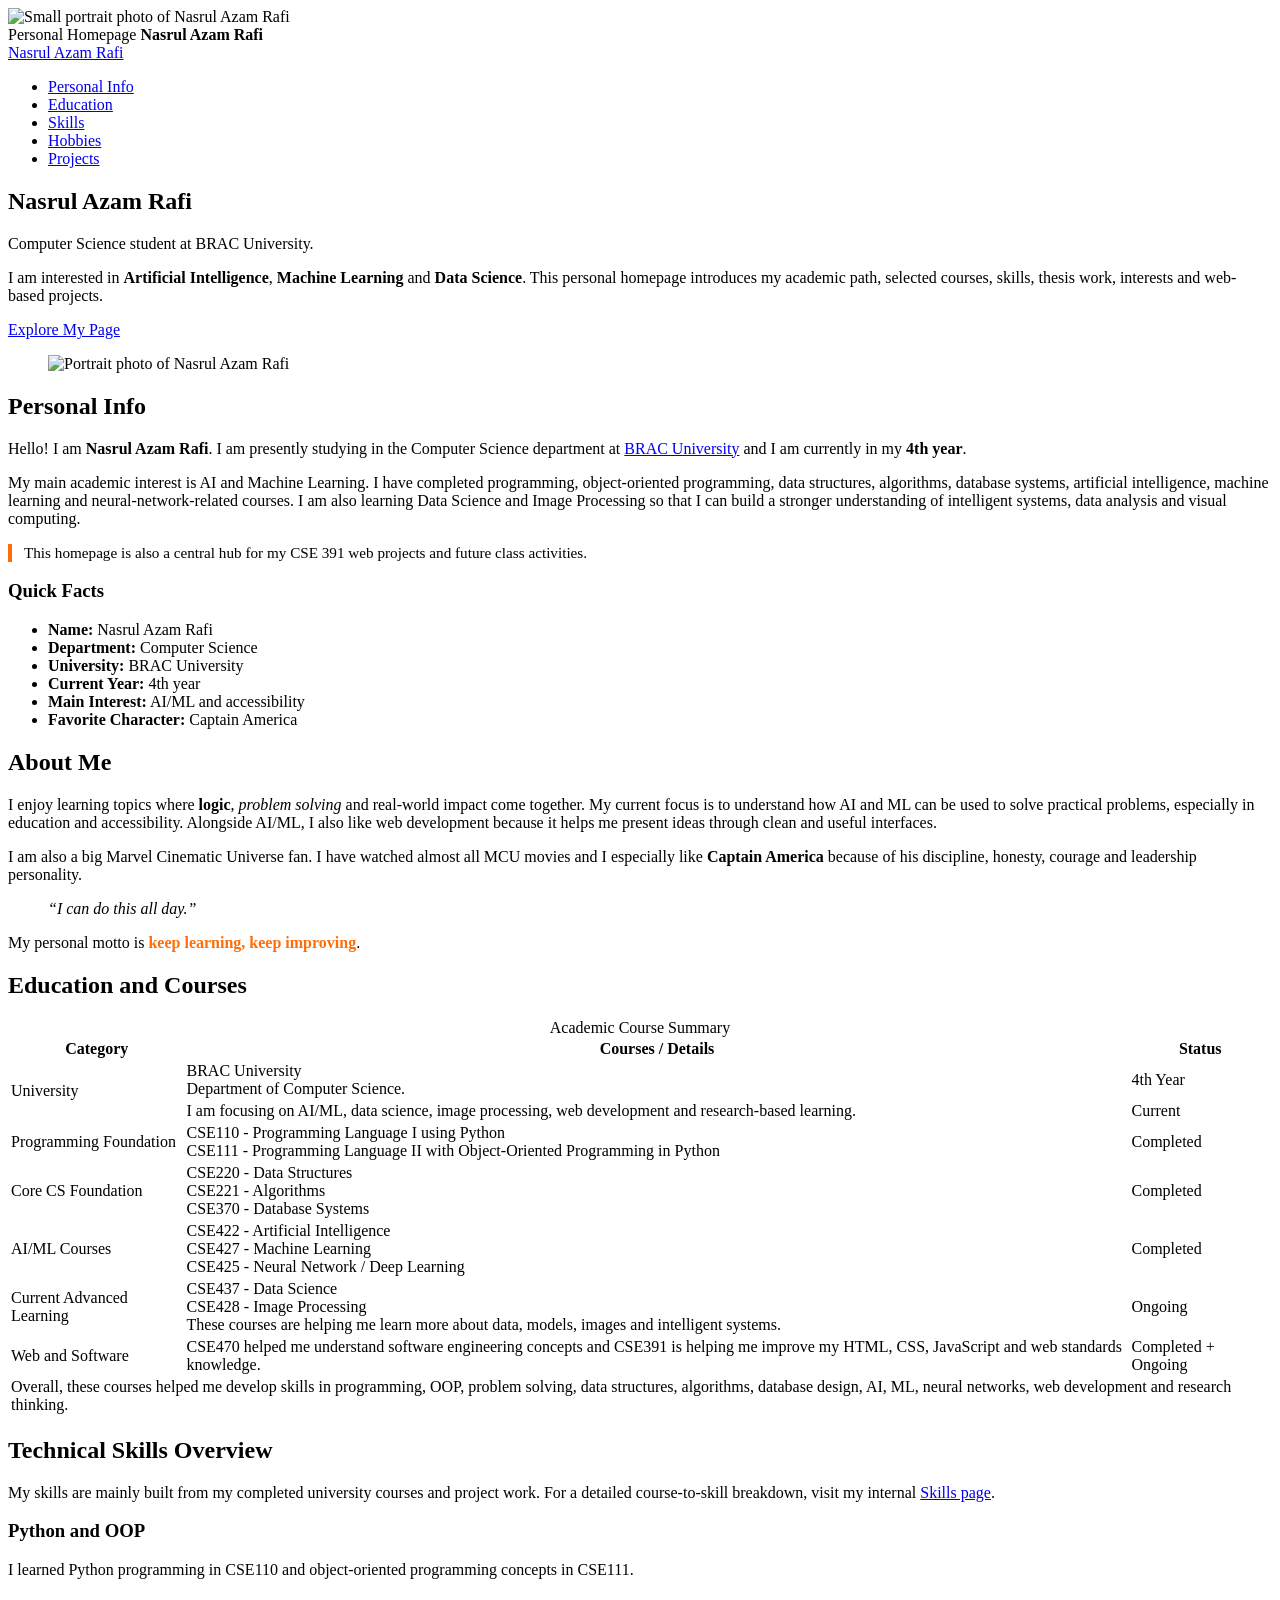
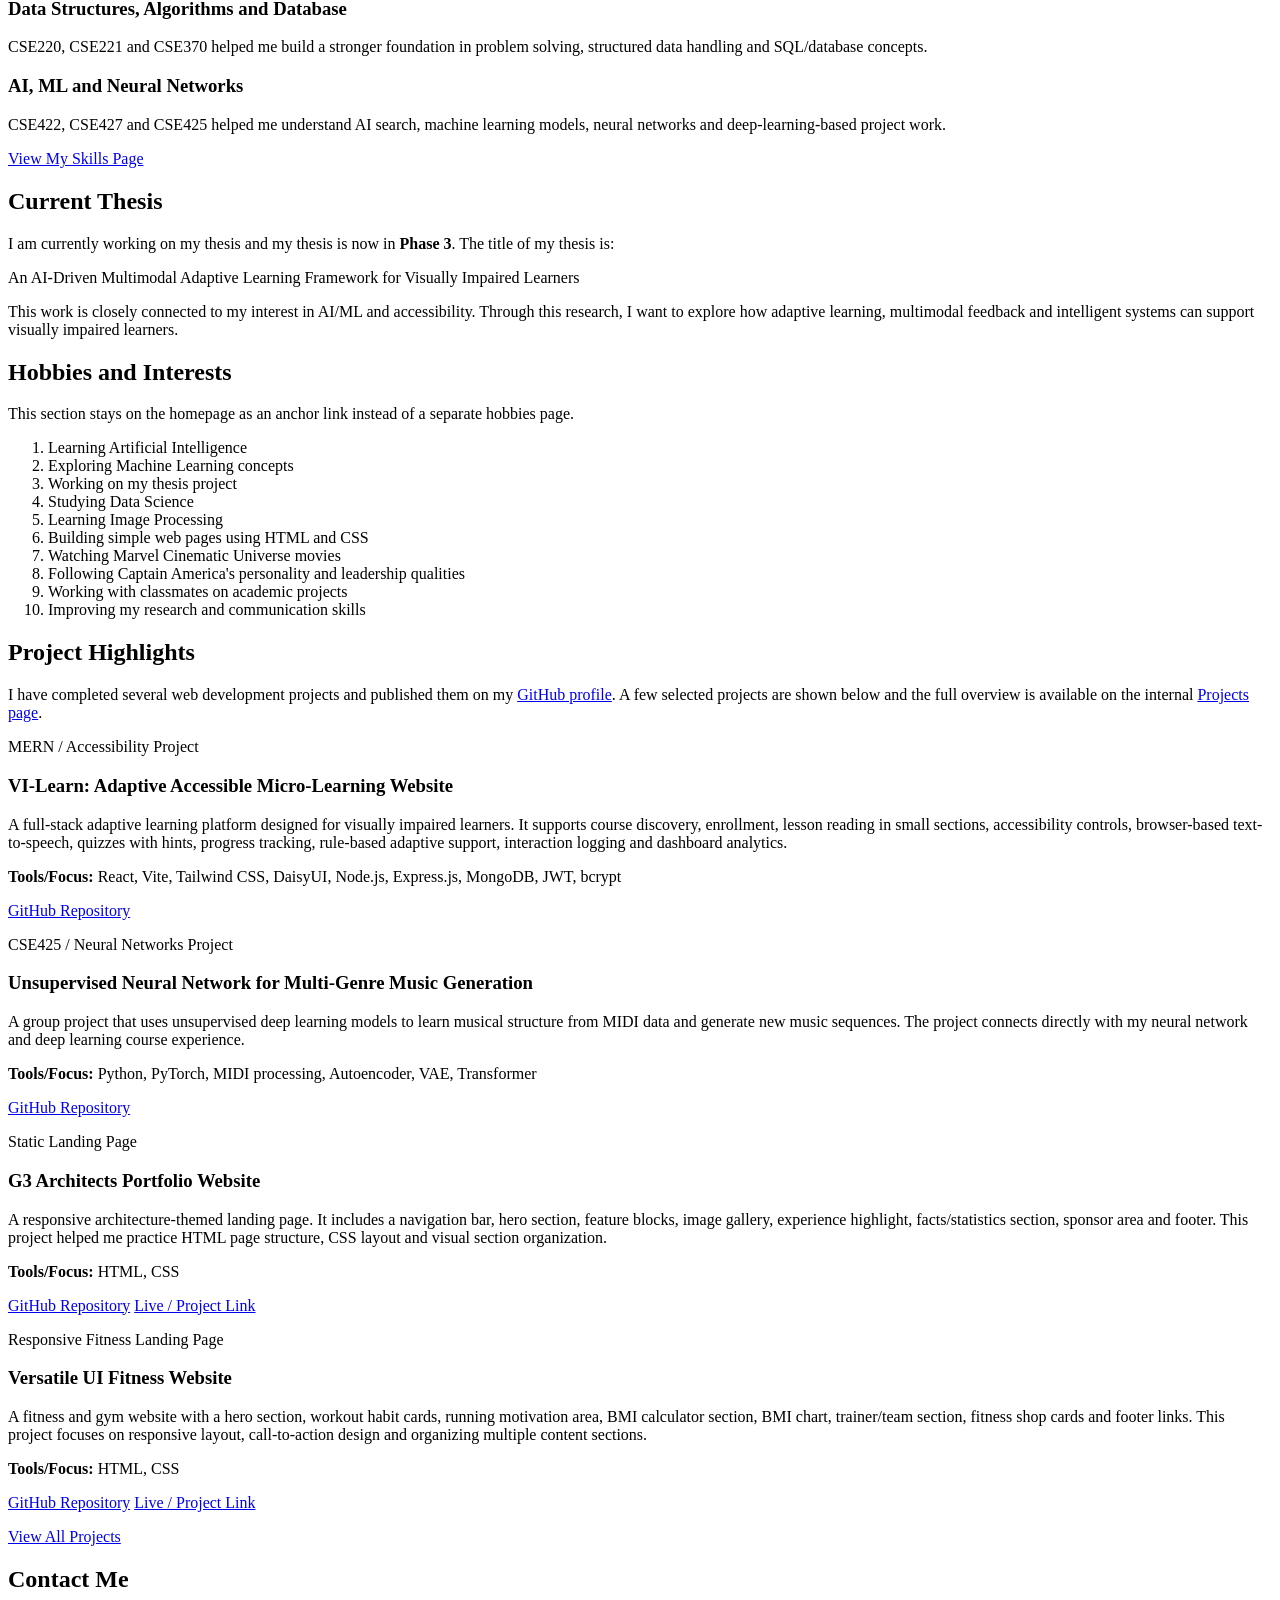
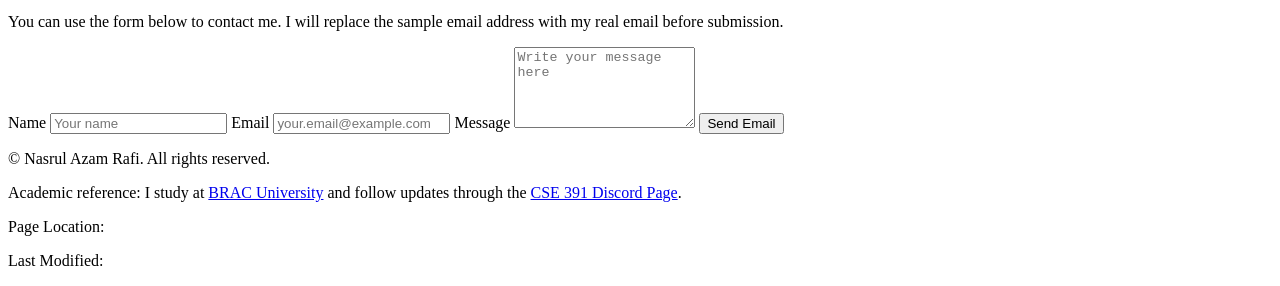
==== index.html @ b8bf9ba9 "added index file where all the basic codes are included" ====
<!DOCTYPE html>
<html lang="en">
<head>
    <meta charset="UTF-8">
    <meta name="viewport" content="width=device-width, initial-scale=1.0">
    <meta name="description" content="Personal homepage of Nasrul Azam Rafi for CSE 391 Assignment 1">
    <meta name="author" content="Nasrul Azam Rafi">
    <title>Nasrul Azam Rafi | Personal Homepage</title>
    <link rel="stylesheet" href="style.css">

    <!-- Internal CSS: used sparingly for one small page-specific element -->
    <style>
        .assignment-note {
            border-left: 4px solid #FD6E0A;
            padding-left: 12px;
            font-size: 0.95rem;
        }
    </style>
</head>
<body>
    <header id="top" class="site-header">
        <div class="top-identity">
            <img src="images/my-photo.png" alt="Small portrait photo of Nasrul Azam Rafi">
            <div>
                <span class="identity-label">Personal Homepage</span>
                <strong>Nasrul Azam Rafi</strong>
            </div>
        </div>

        <nav class="navbar" aria-label="Main navigation">
            <a href="#top" class="logo">Nasrul Azam Rafi</a>
            <ul class="nav-links">
                <li><a href="#personal-info">Personal Info</a></li>
                <li><a href="#education">Education</a></li>
                <li><a href="skills.html">Skills</a></li>
                <li><a href="#hobbies">Hobbies</a></li>
                <li><a href="projects.html">Projects</a></li>
            </ul>
        </nav>

        <section class="hero">
            <div class="hero-text">
                <h1>Nasrul Azam Rafi</h1>
                <p class="tagline"> Computer Science student at BRAC University.</p>
                <p class="intro-highlight">
                    I am interested in <strong>Artificial Intelligence</strong>, <strong>Machine Learning</strong>
                    and <strong>Data Science</strong>. This personal homepage introduces my academic path,
                    selected courses, skills, thesis work, interests and web-based projects.
                </p>
                <a class="primary-button" href="#personal-info">Explore My Page</a>
            </div>

            <figure class="profile-card">
                <img src="images/my-photo.png" alt="Portrait photo of Nasrul Azam Rafi" class="profile-photo">
            </figure>
        </section>
    </header>

    <main>
        <section id="personal-info" class="content-section two-column">
            <div>
                <h2>Personal Info</h2>
                <p>
                    Hello! I am <strong>Nasrul Azam Rafi</strong>. I am presently studying in the
                    Computer Science department at
                    <a href="https://www.bracu.ac.bd/" target="_blank" rel="noopener">BRAC University</a>
                    and I am currently in my <strong>4th year</strong>.
                </p>
                <p>
                    My main academic interest is <span class="colored-text">AI and Machine Learning</span>.
                    I have completed programming, object-oriented programming, data structures, algorithms, database systems,
                    artificial intelligence, machine learning and neural-network-related courses. I am also learning
                    Data Science and Image Processing so that I can build a stronger understanding of intelligent systems,
                    data analysis and visual computing.
                </p>
                <p class="assignment-note">
                    This homepage is also a central hub for my CSE 391 web projects and future class activities.
                </p>
            </div>

            <aside class="quick-facts">
                <h3>Quick Facts</h3>
                <ul>
                    <li><strong>Name:</strong> Nasrul Azam Rafi</li>
                    <li><strong>Department:</strong> Computer Science</li>
                    <li><strong>University:</strong> BRAC University</li>
                    <li><strong>Current Year:</strong> 4th year</li>
                    <li><strong>Main Interest:</strong> AI/ML and accessibility</li>
                    <li><strong>Favorite Character:</strong> Captain America</li>
                </ul>
            </aside>
        </section>

        <section id="about-me" class="content-section">
            <h2>About Me</h2>
            <p>
                I enjoy learning topics where <strong>logic</strong>, <em>problem solving</em> and real-world impact come together.
                My current focus is to understand how AI and ML can be used to solve practical problems, especially in
                education and accessibility. Alongside AI/ML, I also like web development because it helps me present ideas
                through clean and useful interfaces.
            </p>
            <p>
                I am also a big <span class="colored-text">Marvel Cinematic Universe</span> fan. I have watched almost all
                MCU movies and I especially like <strong>Captain America</strong> because of his discipline, honesty, courage
                and leadership personality.
            </p>
            <blockquote>
                <em>“I can do this all day.”</em>
            </blockquote>
            <p>
                My personal motto is
                <span style="font-weight: bold; color: #FD6E0A;">keep learning, keep improving</span>.
               
            </p>
        </section>

        <section id="education" class="content-section">
            <h2>Education and Courses</h2>
            <div class="table-wrapper">
                <table>
                    <caption>Academic Course Summary</caption>
                    <thead>
                        <tr>
                            <th>Category</th>
                            <th>Courses / Details</th>
                            <th>Status</th>
                        </tr>
                    </thead>
                    <tbody>
                        <tr>
                            <td rowspan="2">University</td>
                            <td>
                                BRAC University<br>
                                Department of Computer Science.
                            </td>
                            <td>4th Year</td>
                        </tr>
                        <tr>
                            <td>
                                I am focusing on AI/ML, data science, image processing, web development and research-based learning.
                            </td>
                            <td>Current</td>
                        </tr>
                        <tr>
                            <td>Programming Foundation</td>
                            <td>
                                CSE110 - Programming Language I using Python<br>
                                CSE111 - Programming Language II with Object-Oriented Programming in Python
                            </td>
                            <td>Completed</td>
                        </tr>
                        <tr>
                            <td>Core CS Foundation</td>
                            <td>
                                CSE220 - Data Structures<br>
                                CSE221 - Algorithms<br>
                                CSE370 - Database Systems
                            </td>
                            <td>Completed</td>
                        </tr>
                        <tr>
                            <td>AI/ML Courses</td>
                            <td>
                                CSE422 - Artificial Intelligence<br>
                                CSE427 - Machine Learning<br>
                                CSE425 - Neural Network / Deep Learning
                            </td>
                            <td>Completed</td>
                        </tr>
                        <tr>
                            <td>Current Advanced Learning</td>
                            <td>
                                CSE437 - Data Science<br>
                                CSE428 - Image Processing<br>
                                These courses are helping me learn more about data, models, images and intelligent systems.
                            </td>
                            <td>Ongoing</td>
                        </tr>
                        <tr>
                            <td>Web and Software</td>
                            <td>
                                CSE470 helped me understand software engineering concepts and CSE391 is helping me improve
                                my HTML, CSS, JavaScript and web standards knowledge.
                            </td>
                            <td>Completed + Ongoing</td>
                        </tr>
                        <tr>
                            <td colspan="3">
                                Overall, these courses helped me develop skills in programming, OOP, problem solving,
                                data structures, algorithms, database design, AI, ML, neural networks, web development and research thinking.
                            </td>
                        </tr>
                    </tbody>
                </table>
            </div>
        </section>

        <section id="skills-overview" class="content-section">
            <h2>Technical Skills Overview</h2>
            <p>
                My skills are mainly built from my completed university courses and project work.
                For a detailed course-to-skill breakdown, visit my internal <a href="skills.html">Skills page</a>.
            </p>
            <div class="card-grid">
                <article class="skill-card">
                    <h3>Python and OOP</h3>
                    <p>I learned Python programming in CSE110 and object-oriented programming concepts in CSE111.</p>
                </article>
                <article class="skill-card">
                    <h3>Data Structures, Algorithms and Database</h3>
                    <p>CSE220, CSE221 and CSE370 helped me build a stronger foundation in problem solving, structured data handling and SQL/database concepts.</p>
                </article>
                <article class="skill-card">
                    <h3>AI, ML and Neural Networks</h3>
                    <p>CSE422, CSE427 and CSE425 helped me understand AI search, machine learning models, neural networks and deep-learning-based project work.</p>
                </article>
            </div>
            <p class="section-action"><a class="primary-button" href="skills.html">View My Skills Page</a></p>
        </section>

        <section id="thesis" class="content-section">
            <h2>Current Thesis</h2>
            <p>
                I am currently working on my thesis and my thesis is now in <strong>Phase 3</strong>. The title of my thesis is:
            </p>
            <p class="thesis-title">
                An AI-Driven Multimodal Adaptive Learning Framework for Visually Impaired Learners
            </p>
            <p>
                This work is closely connected to my interest in AI/ML and accessibility. Through this research, I want to
                explore how adaptive learning, multimodal feedback and intelligent systems can support visually impaired learners.
            </p>
        </section>

        <section id="hobbies" class="content-section">
            <h2>Hobbies and Interests</h2>
            <p>This section stays on the homepage as an anchor link instead of a separate hobbies page.</p>
            <ol class="favorite-list">
                <li>Learning Artificial Intelligence</li>
                <li>Exploring Machine Learning concepts</li>
                <li>Working on my thesis project</li>
                <li>Studying Data Science</li>
                <li>Learning Image Processing</li>
                <li>Building simple web pages using HTML and CSS</li>
                <li>Watching Marvel Cinematic Universe movies</li>
                <li>Following Captain America's personality and leadership qualities</li>
                <li>Working with classmates on academic projects</li>
                <li>Improving my research and communication skills</li>
            </ol>
        </section>

        <section id="github-projects" class="content-section">
            <h2>Project Highlights</h2>
            <p>
                I have completed several web development projects and published them on my
                <a href="https://github.com/Nasrul-Rafi/" target="_blank" rel="noopener">GitHub profile</a>.
                A few selected projects are shown below and the full overview is available on the internal
                <a href="projects.html">Projects page</a>.
            </p>
            <div class="project-grid compact-projects">
                <article class="project-card">
                    <p class="project-type">MERN / Accessibility Project</p>
                    <h3>VI-Learn: Adaptive Accessible Micro-Learning Website</h3>
                    <p>A full-stack adaptive learning platform designed for visually impaired learners. It supports course discovery, enrollment, lesson reading in small sections, accessibility controls, browser-based text-to-speech, quizzes with hints, progress tracking, rule-based adaptive support, interaction logging and dashboard analytics.</p>
                    <p class="project-tools"><strong>Tools/Focus:</strong> React, Vite, Tailwind CSS, DaisyUI, Node.js, Express.js, MongoDB, JWT, bcrypt</p>
                    <div class="project-links">
                        <a href="https://github.com/Nasrul-Rafi/VI_Learners_Web" target="_blank" rel="noopener">GitHub Repository</a>
                    </div>
                </article>
                <article class="project-card">
                    <p class="project-type">CSE425 / Neural Networks Project</p>
                    <h3>Unsupervised Neural Network for Multi-Genre Music Generation</h3>
                    <p>A group project that uses unsupervised deep learning models to learn musical structure from MIDI data and generate new music sequences. The project connects directly with my neural network and deep learning course experience.</p>
                    <p class="project-tools"><strong>Tools/Focus:</strong> Python, PyTorch, MIDI processing, Autoencoder, VAE, Transformer</p>
                    <div class="project-links">
                        <a href="https://github.com/Tarif205/Unsupervised-Neural-Network-for-Multi-Genre-Music-Generation" target="_blank" rel="noopener">GitHub Repository</a>
                    </div>
                </article>
                <article class="project-card">
                    <p class="project-type">Static Landing Page</p>
                    <h3>G3 Architects Portfolio Website</h3>
                    <p>A responsive architecture-themed landing page. It includes a navigation bar, hero section, feature blocks, image gallery, experience highlight, facts/statistics section, sponsor area and footer. This project helped me practice HTML page structure, CSS layout and visual section organization.</p>
                    <p class="project-tools"><strong>Tools/Focus:</strong> HTML, CSS</p>
                    <div class="project-links">
                        <a href="https://github.com/Nasrul-Rafi/g3-architech-portfolio-website" target="_blank" rel="noopener">GitHub Repository</a>
                        <a href="https://nasrul-rafi.github.io/g3-architech-portfolio-website/" target="_blank" rel="noopener">Live / Project Link</a>
                    </div>
                </article>
                <article class="project-card">
                    <p class="project-type">Responsive Fitness Landing Page</p>
                    <h3>Versatile UI Fitness Website</h3>
                    <p>A fitness and gym website with a hero section, workout habit cards, running motivation area, BMI calculator section, BMI chart, trainer/team section, fitness shop cards and footer links. This project focuses on responsive layout, call-to-action design and organizing multiple content sections.</p>
                    <p class="project-tools"><strong>Tools/Focus:</strong> HTML, CSS</p>
                    <div class="project-links">
                        <a href="https://github.com/Nasrul-Rafi/Versatile-ui-A2" target="_blank" rel="noopener">GitHub Repository</a>
                        <a href="https://nasrul-rafi.github.io/Versatile-ui-A2/" target="_blank" rel="noopener">Live / Project Link</a>
                    </div>
                </article>
            </div>
            <p><a class="primary-button" href="projects.html">View All Projects</a></p>
        </section>


        <section id="contact" class="content-section">
            <h2>Contact Me</h2>
            <p>You can use the form below to contact me. I will replace the sample email address with my real email before submission.</p>
            <form class="contact-form" action="mailto:replace-with-your-email@example.com" method="post" enctype="text/plain">
                <label for="name">Name</label>
                <input type="text" id="name" name="name" placeholder="Your name" required>

                <label for="email">Email</label>
                <input type="email" id="email" name="email" placeholder="your.email@example.com" required>

                <label for="message">Message</label>
                <textarea id="message" name="message" rows="5" placeholder="Write your message here" required></textarea>

                <button type="submit" class="primary-button">Send Email</button>
            </form>
        </section>
    </main>

    <footer class="site-footer">
        <p>&copy; <span id="year"></span> Nasrul Azam Rafi. All rights reserved.</p>
        <p class="footer-academic-links">
            Academic reference: I study at
            <a href="https://www.bracu.ac.bd/" target="_blank" rel="noopener">BRAC University</a>
            and follow updates through the
            <a href="https://discord.gg/replace-with-cse391-discord" target="_blank" rel="noopener">CSE 391 Discord Page</a>.
        </p>
        <p id="pageLocation">Page Location: </p>
        <p id="lastModified">Last Modified: </p>
    </footer>

    <script src="script.js"></script>
</body>
</html>
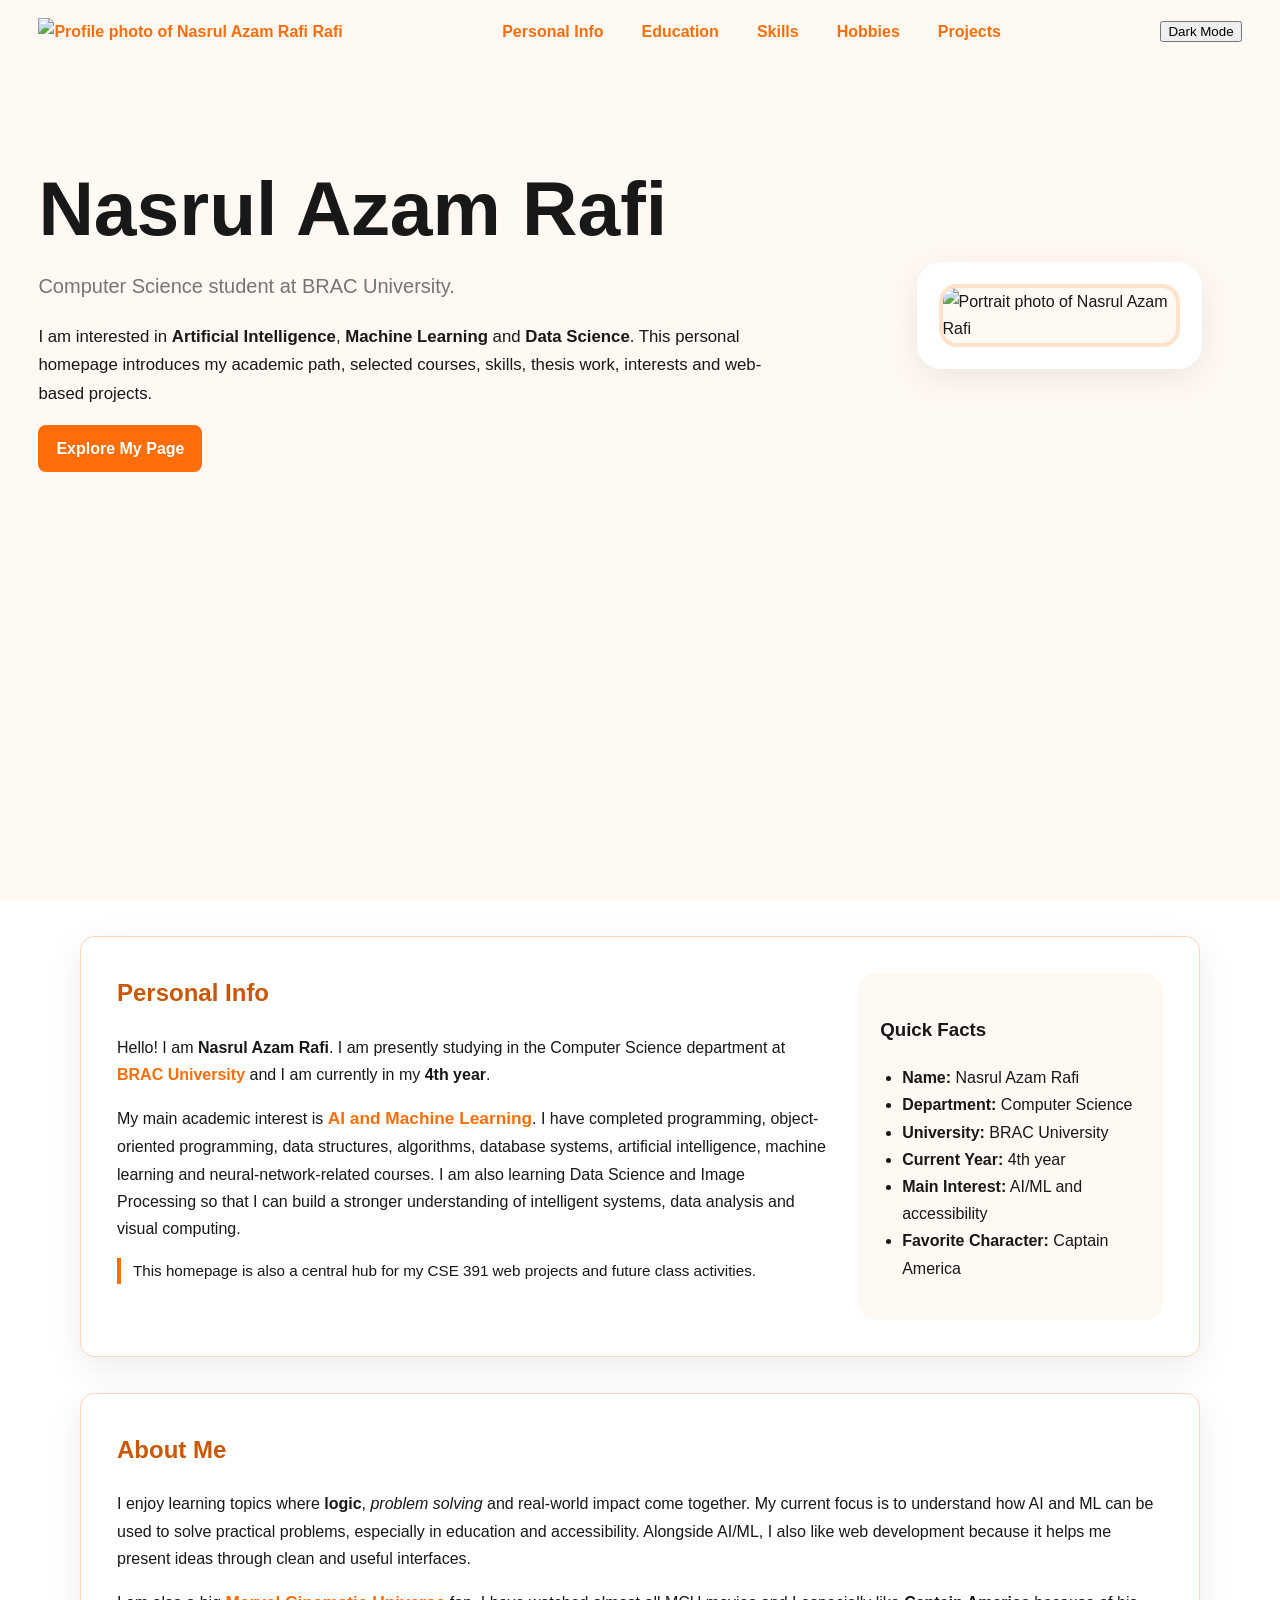
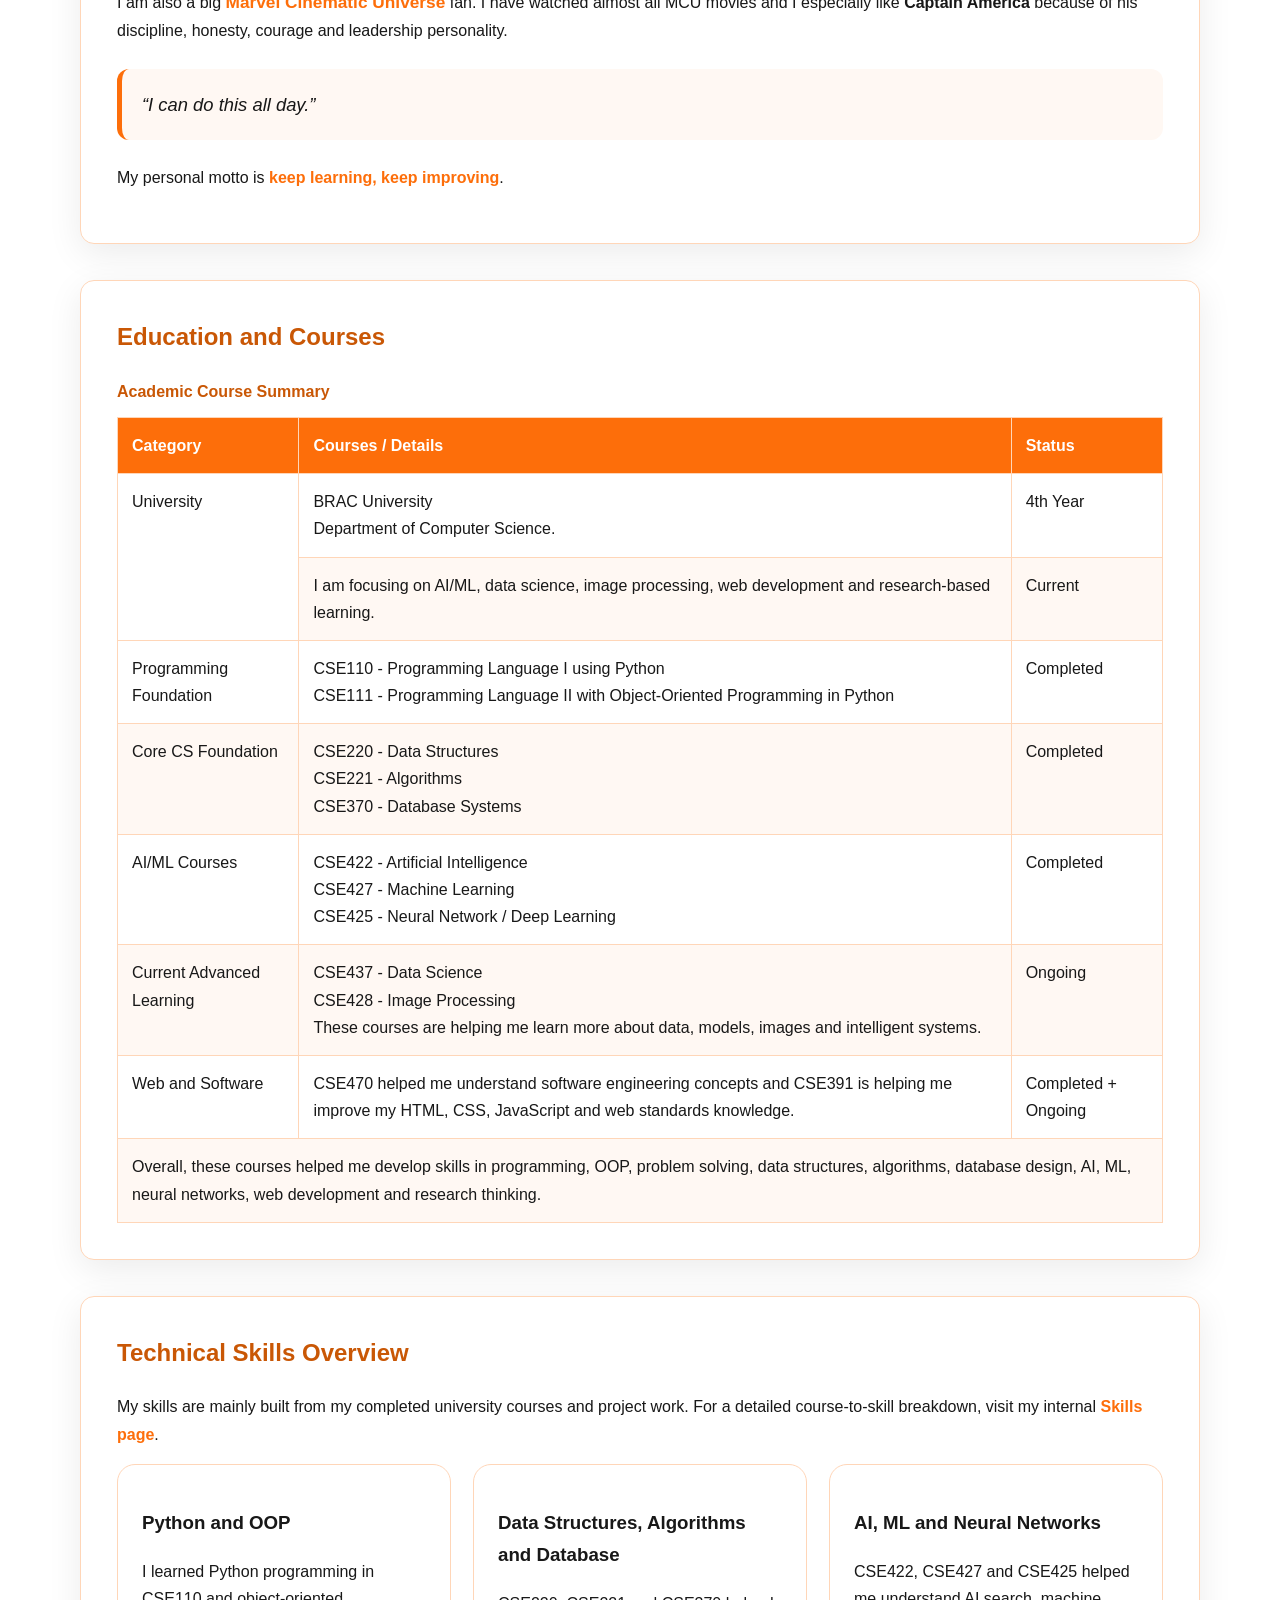
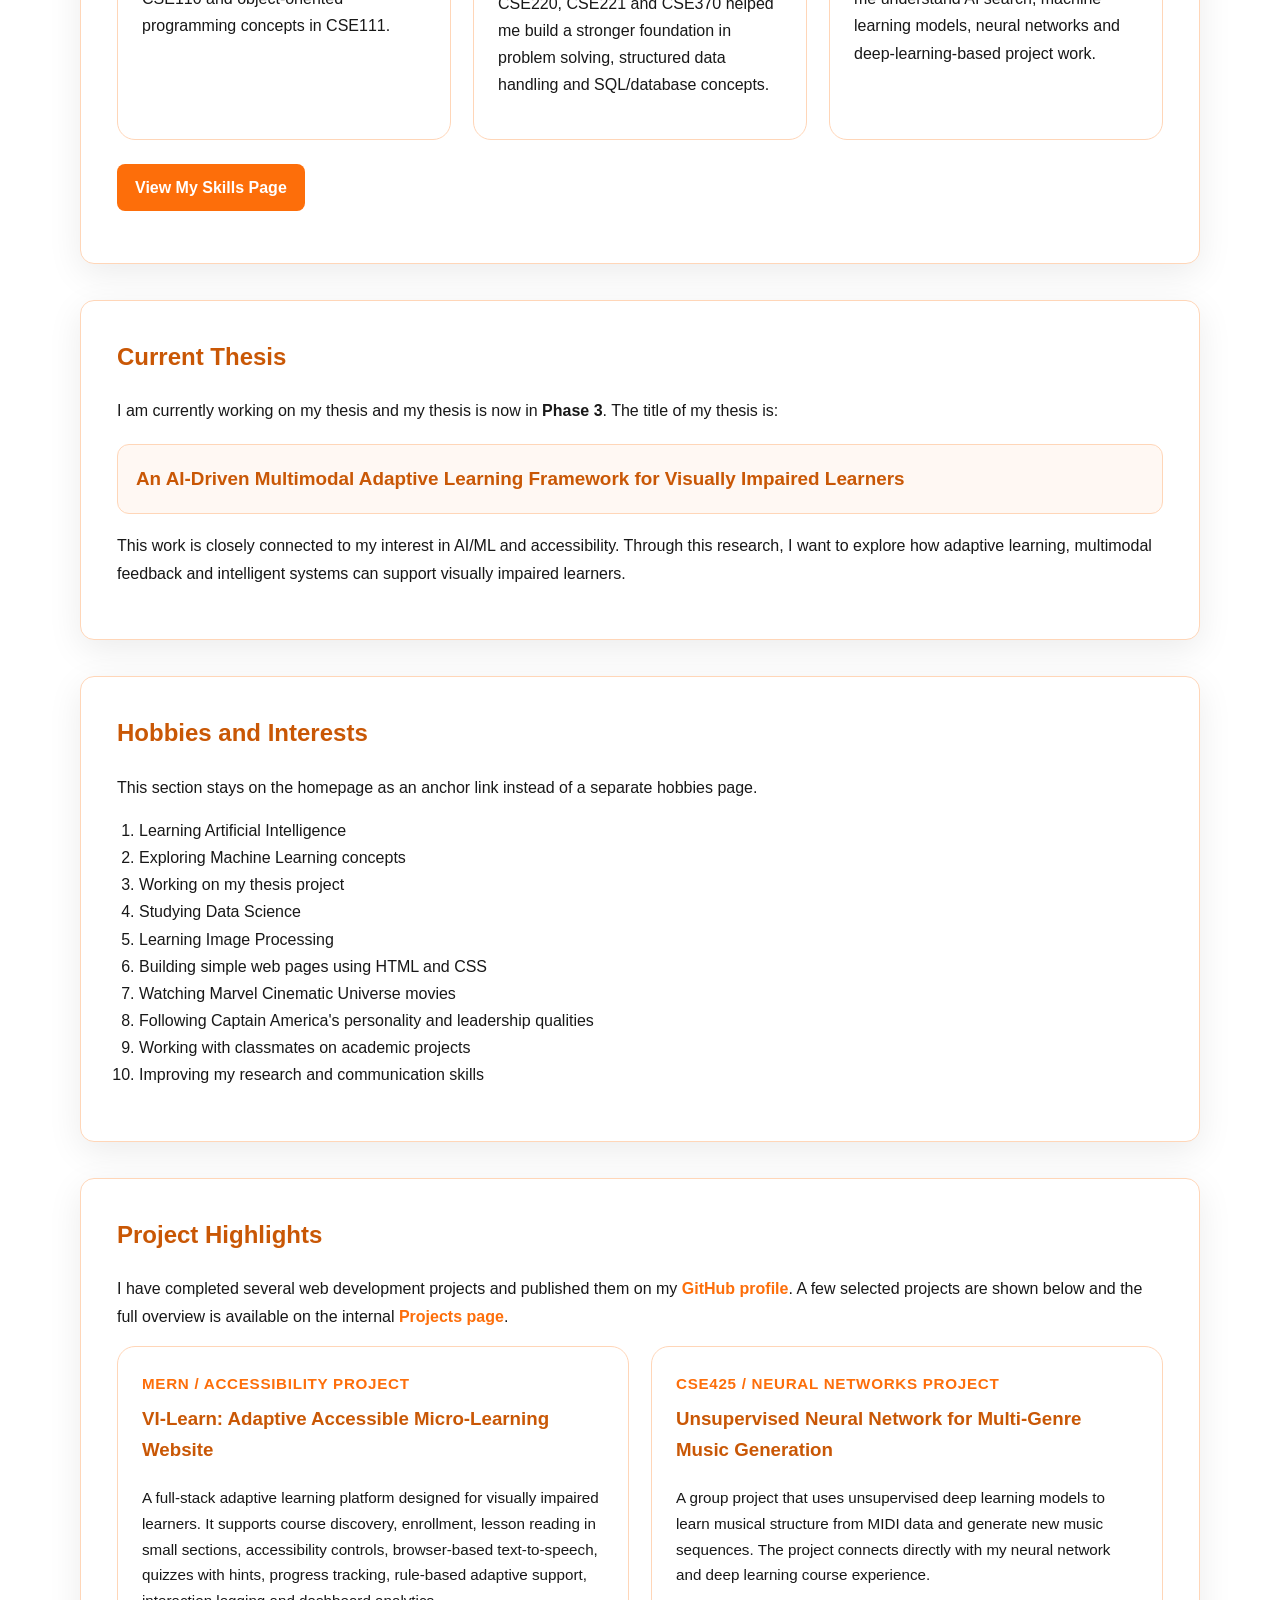
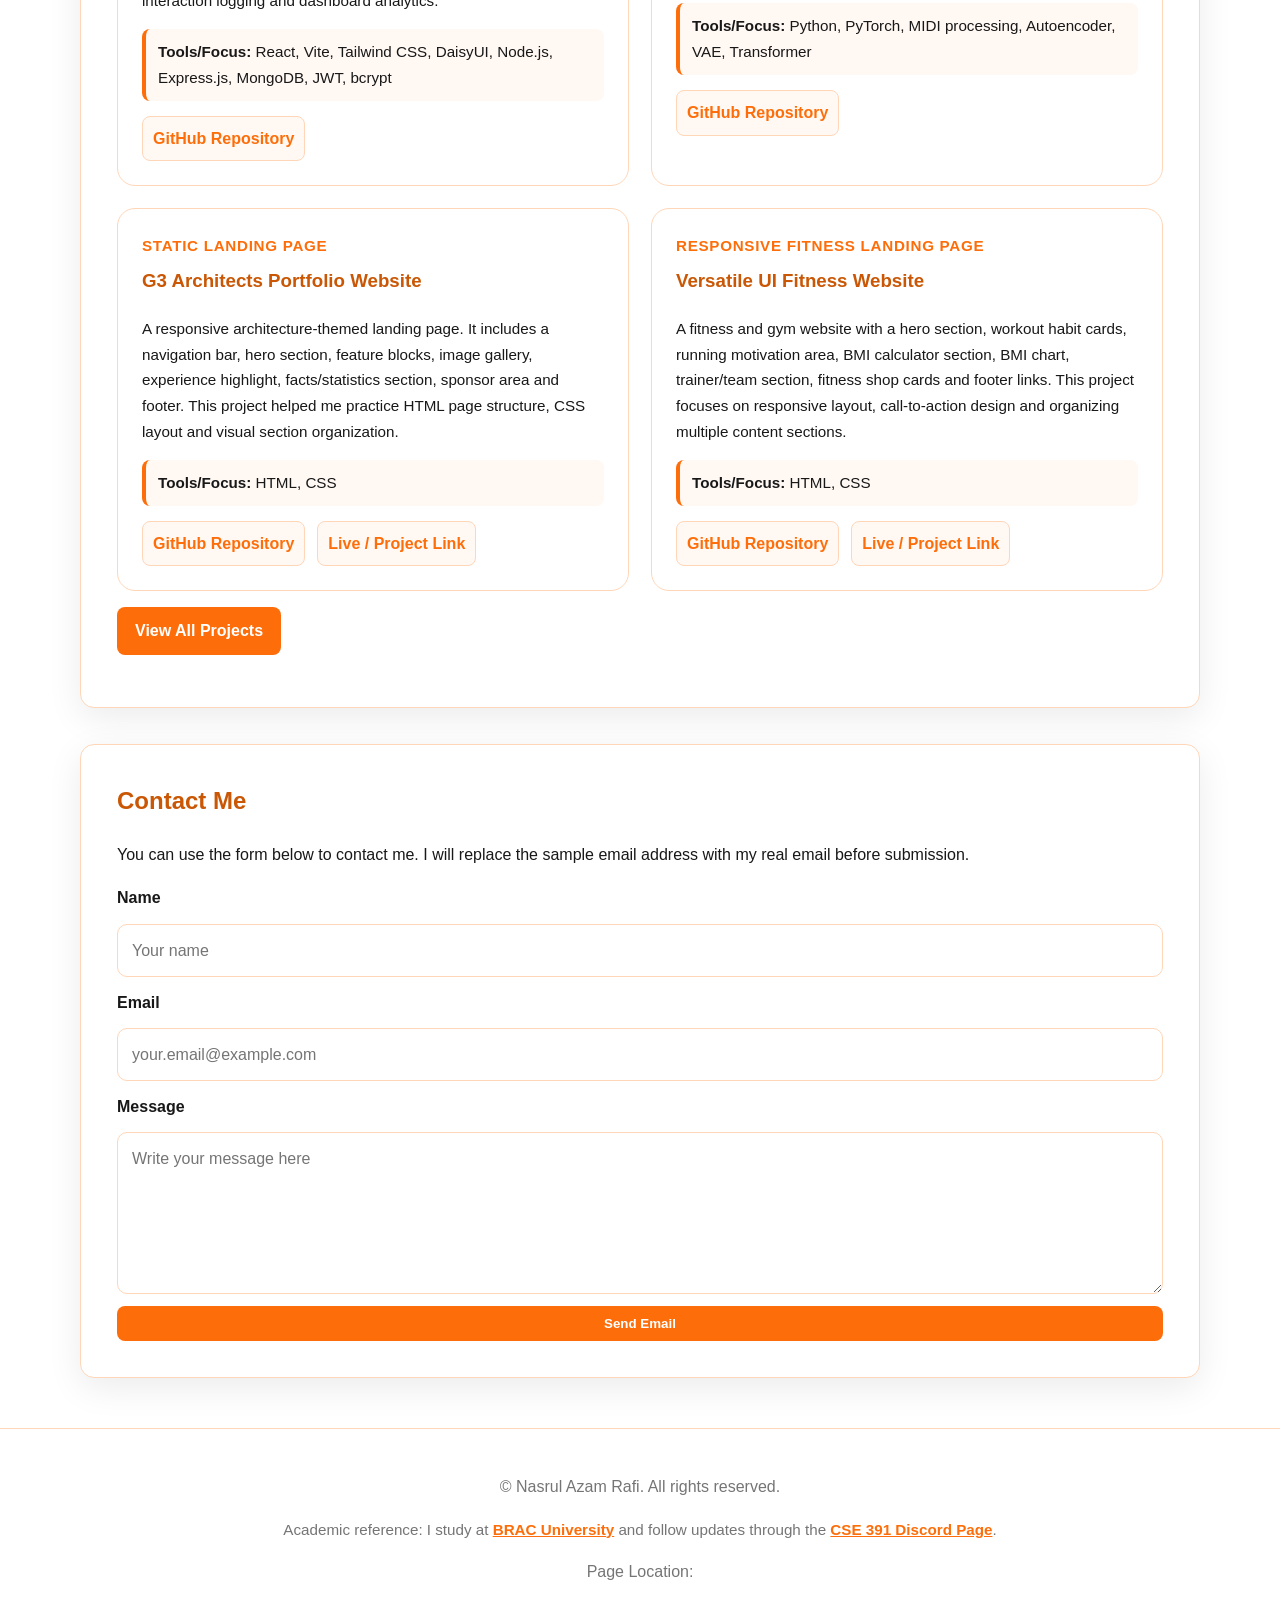
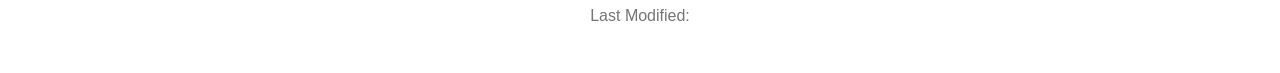
==== commit 4e2d4d4f: "Added dark mode option and adjust the photo card" ====
--- a/index.html
+++ b/index.html
@@ -19,16 +19,11 @@
 </head>
 <body>
     <header id="top" class="site-header">
-        <div class="top-identity">
-            <img src="images/my-photo.png" alt="Small portrait photo of Nasrul Azam Rafi">
-            <div>
-                <span class="identity-label">Personal Homepage</span>
-                <strong>Nasrul Azam Rafi</strong>
-            </div>
-        </div>
-
         <nav class="navbar" aria-label="Main navigation">
-            <a href="#top" class="logo">Nasrul Azam Rafi</a>
+            <a href="#top" class="brand">
+                <img src="images/my-photo.png" alt="Profile photo of Nasrul Azam Rafi" class="nav-profile">
+                <span>Rafi</span>
+            </a>
             <ul class="nav-links">
                 <li><a href="#personal-info">Personal Info</a></li>
                 <li><a href="#education">Education</a></li>
@@ -36,6 +31,7 @@
                 <li><a href="#hobbies">Hobbies</a></li>
                 <li><a href="projects.html">Projects</a></li>
             </ul>
+            <button class="theme-toggle" type="button" aria-label="Switch between dark and light mode">Dark Mode</button>
         </nav>
 
         <section class="hero">
--- a/style.css
+++ b/style.css
@@ -0,0 +1,508 @@
+/*
+    CSE 391 Assignment 1
+    Personal Homepage Styling
+    No external CSS library or framework is used.
+*/
+
+:root {
+    --bg-color: #ffffff;
+    --card-color: #ffffff;
+    --text-color: #181818;
+    --muted-color: #757575;
+    --primary-color: #FD6E0A;
+    --primary-dark: #c95705;
+    --accent-color: #FFF8F3;
+    --accent-strong: #FFE2CC;
+    --border-color: #FFD6B8;
+    --shadow: 0 10px 35px rgba(0, 0, 0, 0.08);
+}
+
+* {
+    box-sizing: border-box;
+}
+
+html {
+    scroll-behavior: smooth;
+}
+
+body {
+    margin: 0;
+    font-family: Arial, Helvetica, sans-serif;
+    background: var(--bg-color);
+    color: var(--text-color);
+    line-height: 1.7;
+}
+
+a {
+    color: var(--primary-color);
+    text-decoration: none;
+    font-weight: 600;
+}
+
+a:hover {
+    color: var(--primary-dark);
+    text-decoration: underline;
+}
+
+.top-identity {
+    width: min(1240px, 94%);
+    margin: 0 auto;
+    padding-top: 16px;
+    display: flex;
+    align-items: center;
+    gap: 12px;
+}
+
+.top-identity img {
+    width: 58px;
+    height: 58px;
+    object-fit: cover;
+    object-position: top center;
+    border-radius: 50%;
+    border: 3px solid var(--primary-color);
+    background: var(--card-color);
+}
+
+.top-identity strong {
+    display: block;
+    font-size: 1.35rem;
+    color: var(--primary-dark);
+    line-height: 1.2;
+}
+
+.identity-label {
+    display: block;
+    font-size: 0.82rem;
+    color: var(--muted-color);
+    text-transform: uppercase;
+    letter-spacing: 1px;
+    font-weight: 700;
+}
+
+.site-header {
+    min-height: 100vh;
+    background-color: var(--accent-color);
+    background-image: url("images/developer.png"), url("images/header_bg.png");
+    background-repeat: no-repeat, no-repeat;
+    background-position: left 15px top 85px, bottom right;
+    background-size: auto 72%, min(50%, 620px);
+}
+
+.simple-header {
+    background: var(--accent-color);
+    box-shadow: var(--shadow);
+}
+
+.navbar {
+    width: min(1240px, 94%);
+    margin: 0 auto;
+    padding: 18px 0;
+    display: flex;
+    align-items: center;
+    justify-content: space-between;
+    gap: 35px;
+}
+
+.logo {
+    font-size: 1.35rem;
+    font-weight: 800;
+    letter-spacing: 0.5px;
+}
+
+.nav-links {
+    list-style: none;
+    display: flex;
+    flex-wrap: wrap;
+    justify-content: flex-end;
+    gap: 18px;
+    padding: 0;
+    margin: 0;
+}
+.nav-links a {
+    padding: 8px 10px;
+    border-radius: 8px;
+    transition: background 0.3s ease, transform 0.3s ease;
+}
+
+.nav-links a:hover {
+    background: var(--accent-strong);
+    transform: translateY(-2px);
+    text-decoration: none;
+}
+
+.primary-button,
+.contact-form button {
+    display: inline-block;
+    border: 0;
+    border-radius: 8px;
+    background: var(--primary-color);
+    color: white;
+    padding: 10px 18px;
+    font-weight: 700;
+    cursor: pointer;
+    transition: transform 0.3s ease, background 0.3s ease, box-shadow 0.3s ease;
+}
+
+.primary-button:hover,
+.contact-form button:hover {
+    background: var(--primary-dark);
+    transform: translateY(-2px);
+    box-shadow: var(--shadow);
+    text-decoration: none;
+}
+
+.hero {
+    width: min(1240px, 94%);
+    margin: 0 auto;
+    padding: 95px 0 80px;
+    display: grid;
+    grid-template-columns: 1.35fr 0.65fr;
+    gap: 80px;
+    align-items: center;
+}
+
+.small-heading {
+    color: var(--primary-color);
+    font-weight: 800;
+    text-transform: uppercase;
+    letter-spacing: 1.2px;
+}
+
+.hero h1 {
+    font-size: clamp(2.6rem, 6vw, 5rem);
+    line-height: 1.05;
+    margin: 10px 0;
+}
+
+.tagline {
+    font-size: 1.25rem;
+    color: var(--muted-color);
+}
+
+.intro-highlight {
+    font-size: 1.05rem;
+}
+
+.profile-card {
+    background: var(--card-color);
+    padding: 22px;
+    border-radius: 24px;
+    box-shadow: var(--shadow);
+    animation: fadeInUp 0.9s ease both;
+}
+
+.profile-photo {
+    width: 100%;
+    max-width: 300px;
+    height: 360px;
+    object-fit: contain;
+    object-position: bottom center;
+    border-radius: 18px;
+    background: var(--accent-color);
+    border: 4px solid var(--accent-strong);
+}
+
+figcaption {
+    color: var(--muted-color);
+    margin-top: 8px;
+    font-size: 0.9rem;
+}
+
+.content-section {
+    width: min(1120px, 92%);
+    margin: 36px auto;
+    padding: 36px;
+    background: var(--card-color);
+    border: 1px solid var(--border-color);
+    border-radius: 14px;
+    box-shadow: var(--shadow);
+}
+
+.content-section h1,
+.content-section h2 {
+    margin-top: 0;
+    color: var(--primary-dark);
+}
+
+.two-column {
+    display: grid;
+    grid-template-columns: 1.4fr 0.6fr;
+    gap: 30px;
+}
+
+.quick-facts {
+    background: var(--accent-color);
+    padding: 22px;
+    border-radius: 18px;
+}
+
+.quick-facts ul,
+.favorite-list {
+    padding-left: 22px;
+}
+
+.colored-text {
+    color: var(--primary-color);
+    font-weight: 800;
+    font-size: 1.08rem;
+}
+
+.small-text {
+    display: block;
+    margin-top: 6px;
+    font-size: 0.9rem;
+    color: var(--muted-color);
+}
+
+blockquote {
+    background: var(--accent-color);
+    border-left: 5px solid var(--primary-color);
+    margin: 24px 0;
+    padding: 20px;
+    font-size: 1.15rem;
+    border-radius: 12px;
+}
+
+.thesis-title {
+    background: var(--accent-color);
+    border: 1px solid var(--border-color);
+    color: var(--primary-dark);
+    padding: 18px;
+    border-radius: 12px;
+    font-size: 1.18rem;
+    font-weight: 800;
+}
+
+.table-wrapper {
+    width: 100%;
+    overflow-x: auto;
+}
+
+table {
+    width: 100%;
+    border-collapse: collapse;
+    min-width: 680px;
+}
+
+caption {
+    caption-side: top;
+    text-align: left;
+    font-weight: 800;
+    margin-bottom: 12px;
+    color: var(--primary-dark);
+}
+
+th,
+td {
+    border: 1px solid var(--border-color);
+    padding: 14px;
+    text-align: left;
+    vertical-align: top;
+}
+
+th {
+    background: var(--primary-color);
+    color: white;
+}
+
+tbody tr:nth-child(even) {
+    background: var(--accent-color);
+}
+
+tbody tr:hover {
+    background: rgba(253, 110, 10, 0.15);
+}
+
+.card-grid {
+    display: grid;
+    grid-template-columns: repeat(3, 1fr);
+    gap: 22px;
+}
+
+.skill-card,
+.link-categories article {
+    padding: 24px;
+    border: 1px solid var(--border-color);
+    border-radius: 18px;
+    background: var(--bg-color);
+    transition: transform 0.3s ease, box-shadow 0.3s ease;
+}
+
+.skill-card:hover,
+.link-categories article:hover {
+    transform: translateY(-6px);
+    box-shadow: var(--shadow);
+}
+
+.link-categories {
+    display: grid;
+    grid-template-columns: repeat(3, 1fr);
+    gap: 22px;
+}
+
+
+
+.contact-form {
+    display: grid;
+    gap: 12px;
+}
+
+.contact-form label {
+    font-weight: 700;
+}
+
+.contact-form input,
+.contact-form textarea {
+    width: 100%;
+    padding: 12px 14px;
+    border: 1px solid var(--border-color);
+    border-radius: 10px;
+    background: var(--bg-color);
+    color: var(--text-color);
+    font: inherit;
+}
+
+.contact-form input:focus,
+.contact-form textarea:focus {
+    outline: 3px solid var(--accent-color);
+    border-color: var(--primary-color);
+}
+
+.site-footer {
+    margin-top: 50px;
+    padding: 28px 5%;
+    text-align: center;
+    background: var(--card-color);
+    border-top: 1px solid var(--border-color);
+    color: var(--muted-color);
+}
+
+@keyframes fadeInUp {
+    from {
+        opacity: 0;
+        transform: translateY(25px);
+    }
+    to {
+        opacity: 1;
+        transform: translateY(0);
+    }
+}
+
+@media (max-width: 900px) {
+    .navbar,
+    .hero,
+    .two-column,
+    .card-grid,
+    .link-categories,
+    .project-grid {
+        grid-template-columns: 1fr;
+    }
+
+    .navbar {
+        flex-direction: column;
+    }
+
+    .hero {
+        padding: 45px 0;
+    }
+}
+
+@media (max-width: 560px) {
+    .content-section {
+        padding: 24px;
+    }
+
+    .nav-links {
+        flex-direction: column;
+        align-items: center;
+    }
+
+    .hero h1 {
+        font-size: 2.4rem;
+    }
+}
+
+
+.project-grid {
+    display: grid;
+    grid-template-columns: repeat(2, 1fr);
+    gap: 22px;
+}
+
+.project-card {
+    padding: 24px;
+    border: 1px solid var(--border-color);
+    border-radius: 18px;
+    background: var(--bg-color);
+    transition: transform 0.3s ease, box-shadow 0.3s ease;
+}
+
+.project-card:hover {
+    transform: translateY(-6px);
+    box-shadow: var(--shadow);
+}
+
+.project-card h3 {
+    color: var(--primary-dark);
+    margin-top: 6px;
+}
+
+.project-type {
+    color: var(--primary-color);
+    font-weight: 800;
+    text-transform: uppercase;
+    letter-spacing: 0.7px;
+    font-size: 0.78rem;
+    margin: 0;
+}
+
+.project-tools {
+    background: var(--accent-color);
+    border-left: 4px solid var(--primary-color);
+    padding: 10px 12px;
+    border-radius: 8px;
+}
+
+.project-links {
+    display: flex;
+    flex-wrap: wrap;
+    gap: 12px;
+    margin-top: 14px;
+}
+
+.project-links a {
+    border: 1px solid var(--border-color);
+    border-radius: 8px;
+    padding: 8px 10px;
+    background: var(--accent-color);
+}
+
+.project-links a:hover {
+    background: var(--accent-strong);
+    text-decoration: none;
+}
+
+.compact-projects .project-card p {
+    font-size: 0.95rem;
+}
+
+.footer-academic-links {
+    margin: 8px auto 12px;
+    max-width: 760px;
+    font-size: 0.95rem;
+}
+
+.footer-academic-links a {
+    font-weight: 700;
+    color: var(--primary-color);
+    text-decoration: underline;
+}
+
+.footer-academic-links a:hover {
+    color: var(--primary-dark);
+}
+
+
+.section-action {
+    margin-top: 24px;
+}
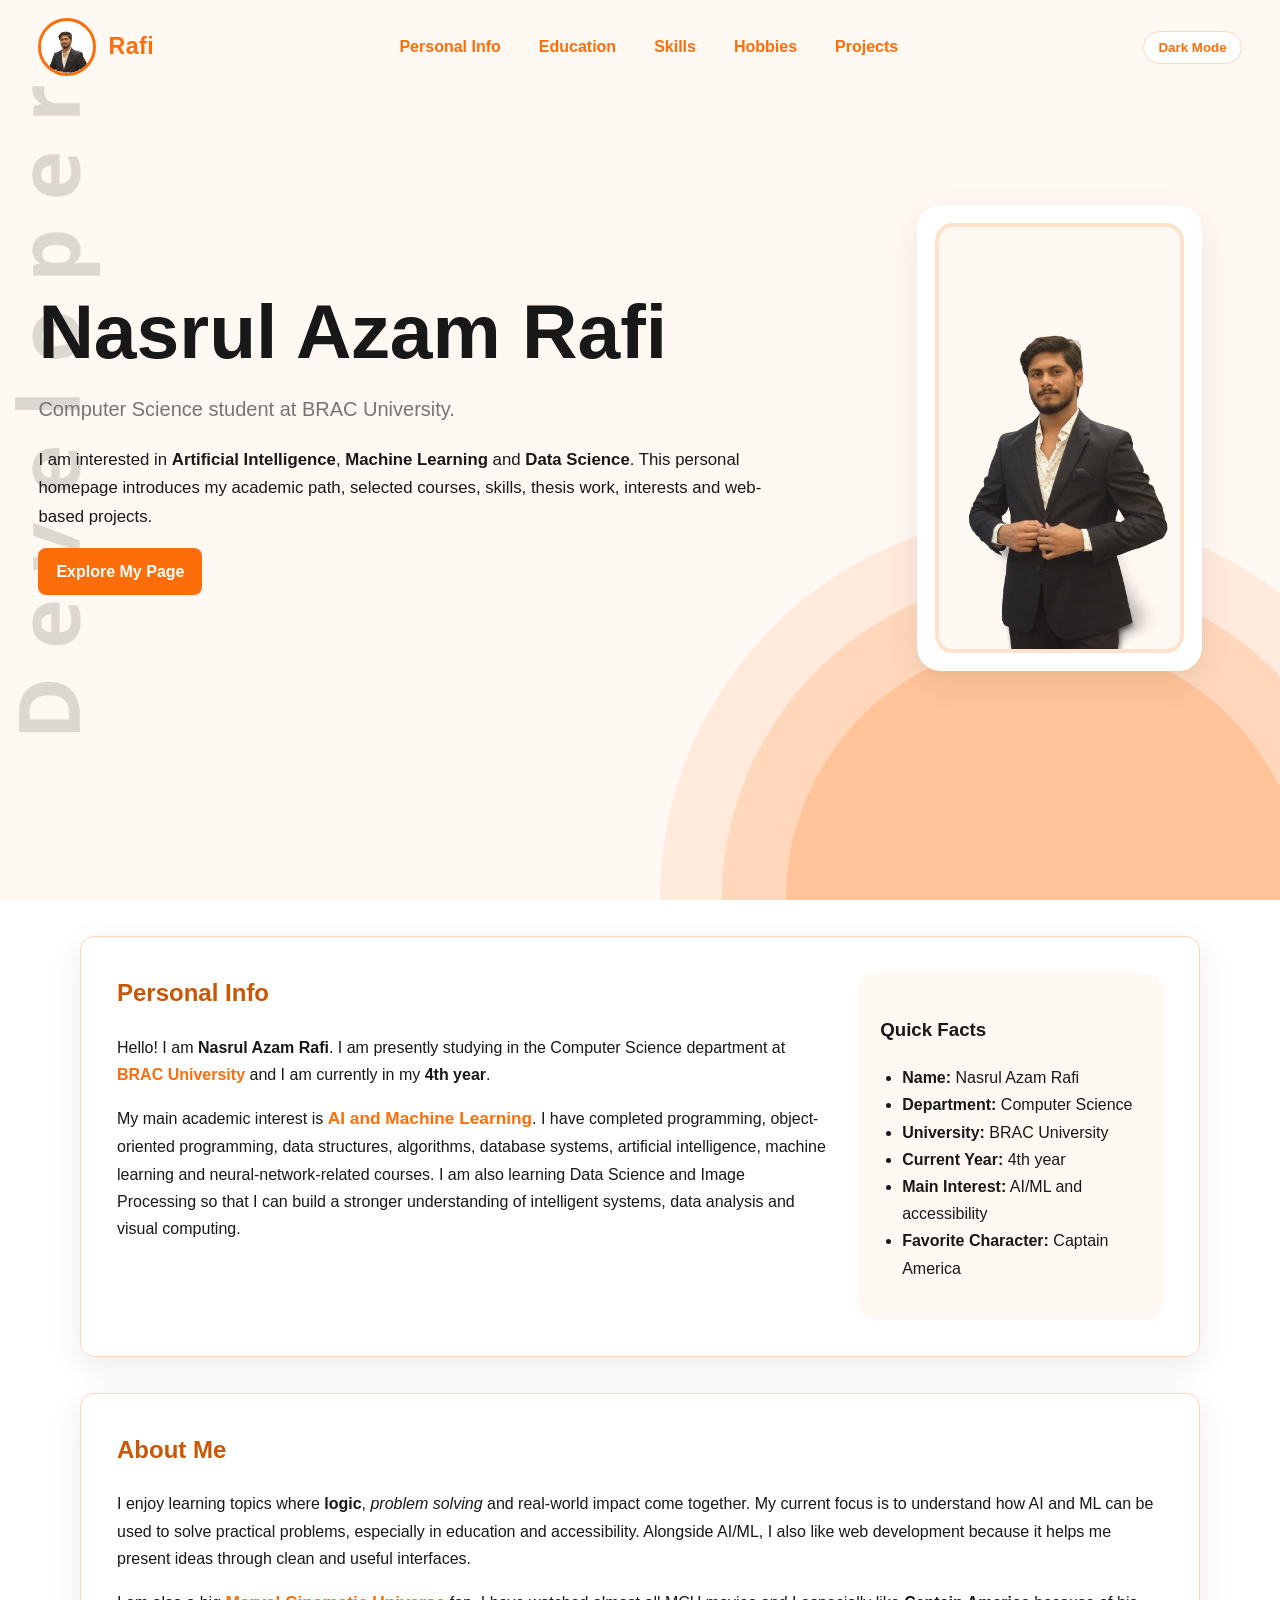
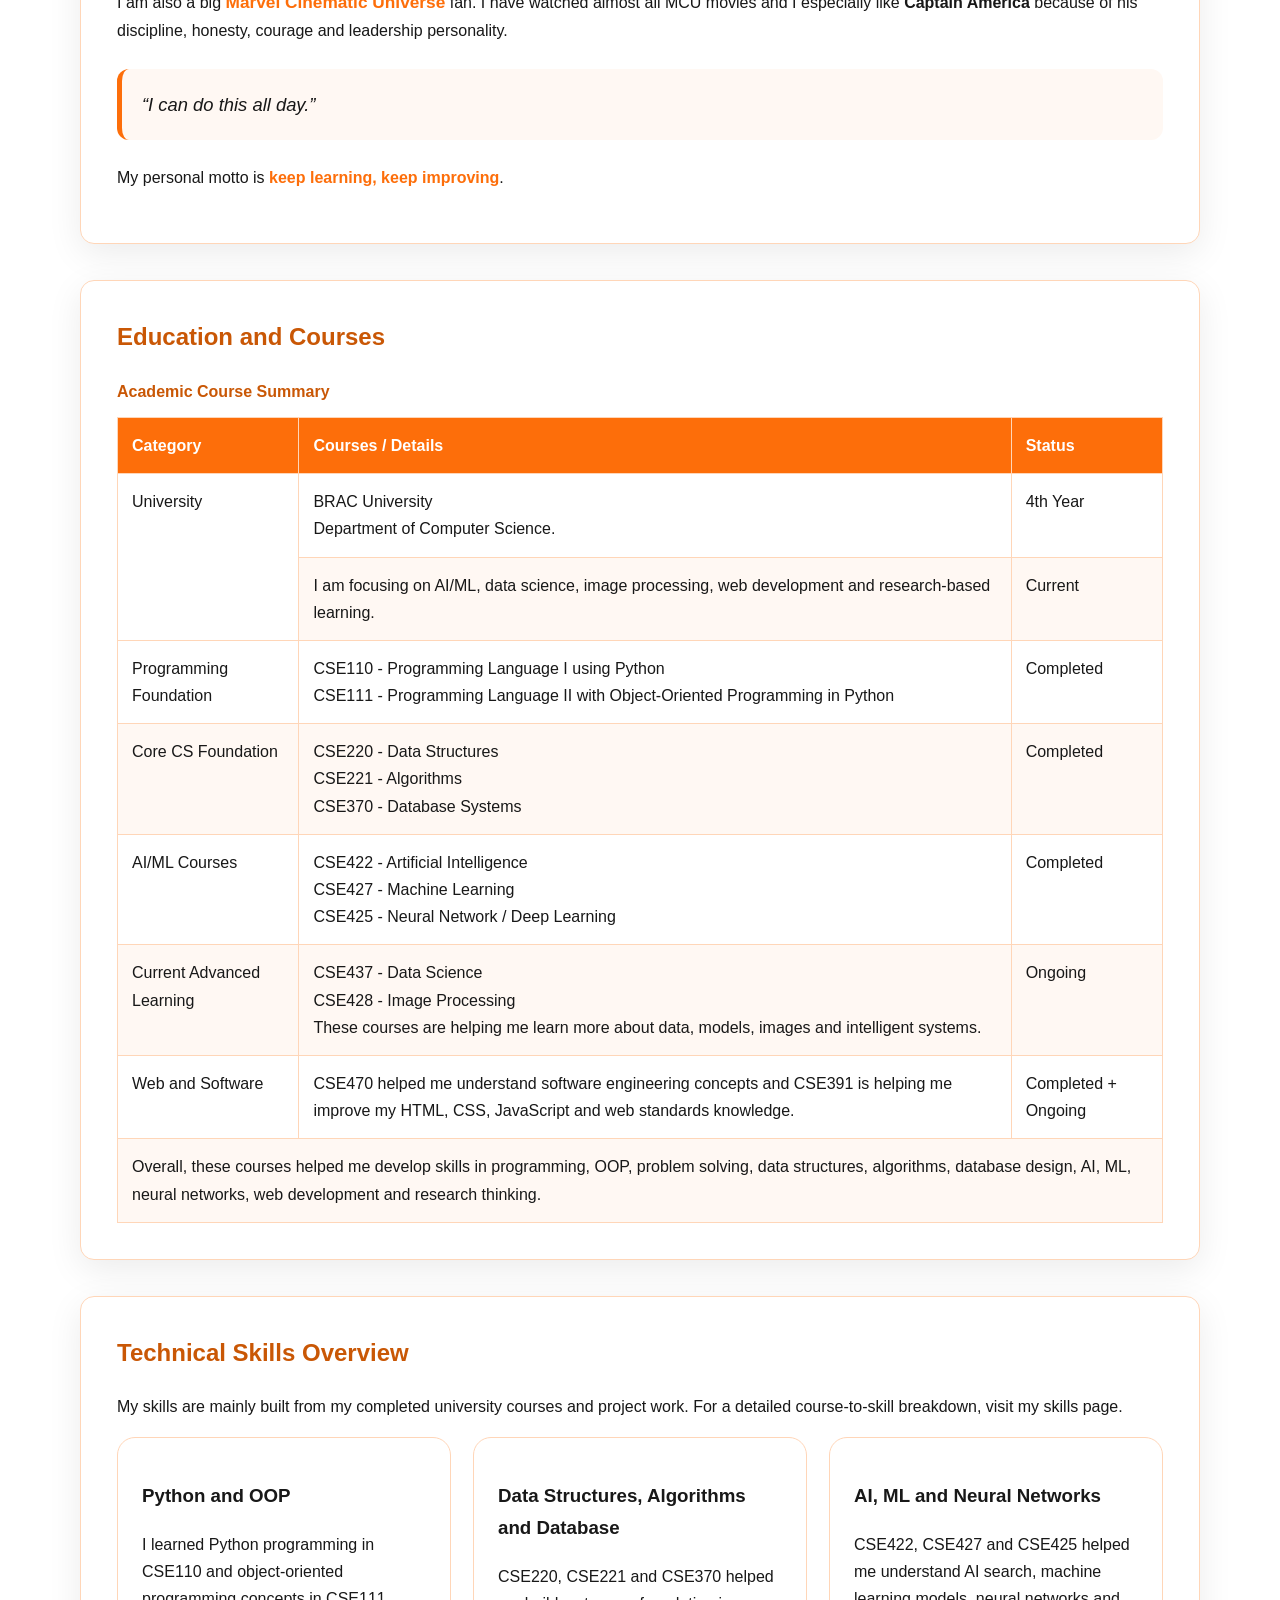
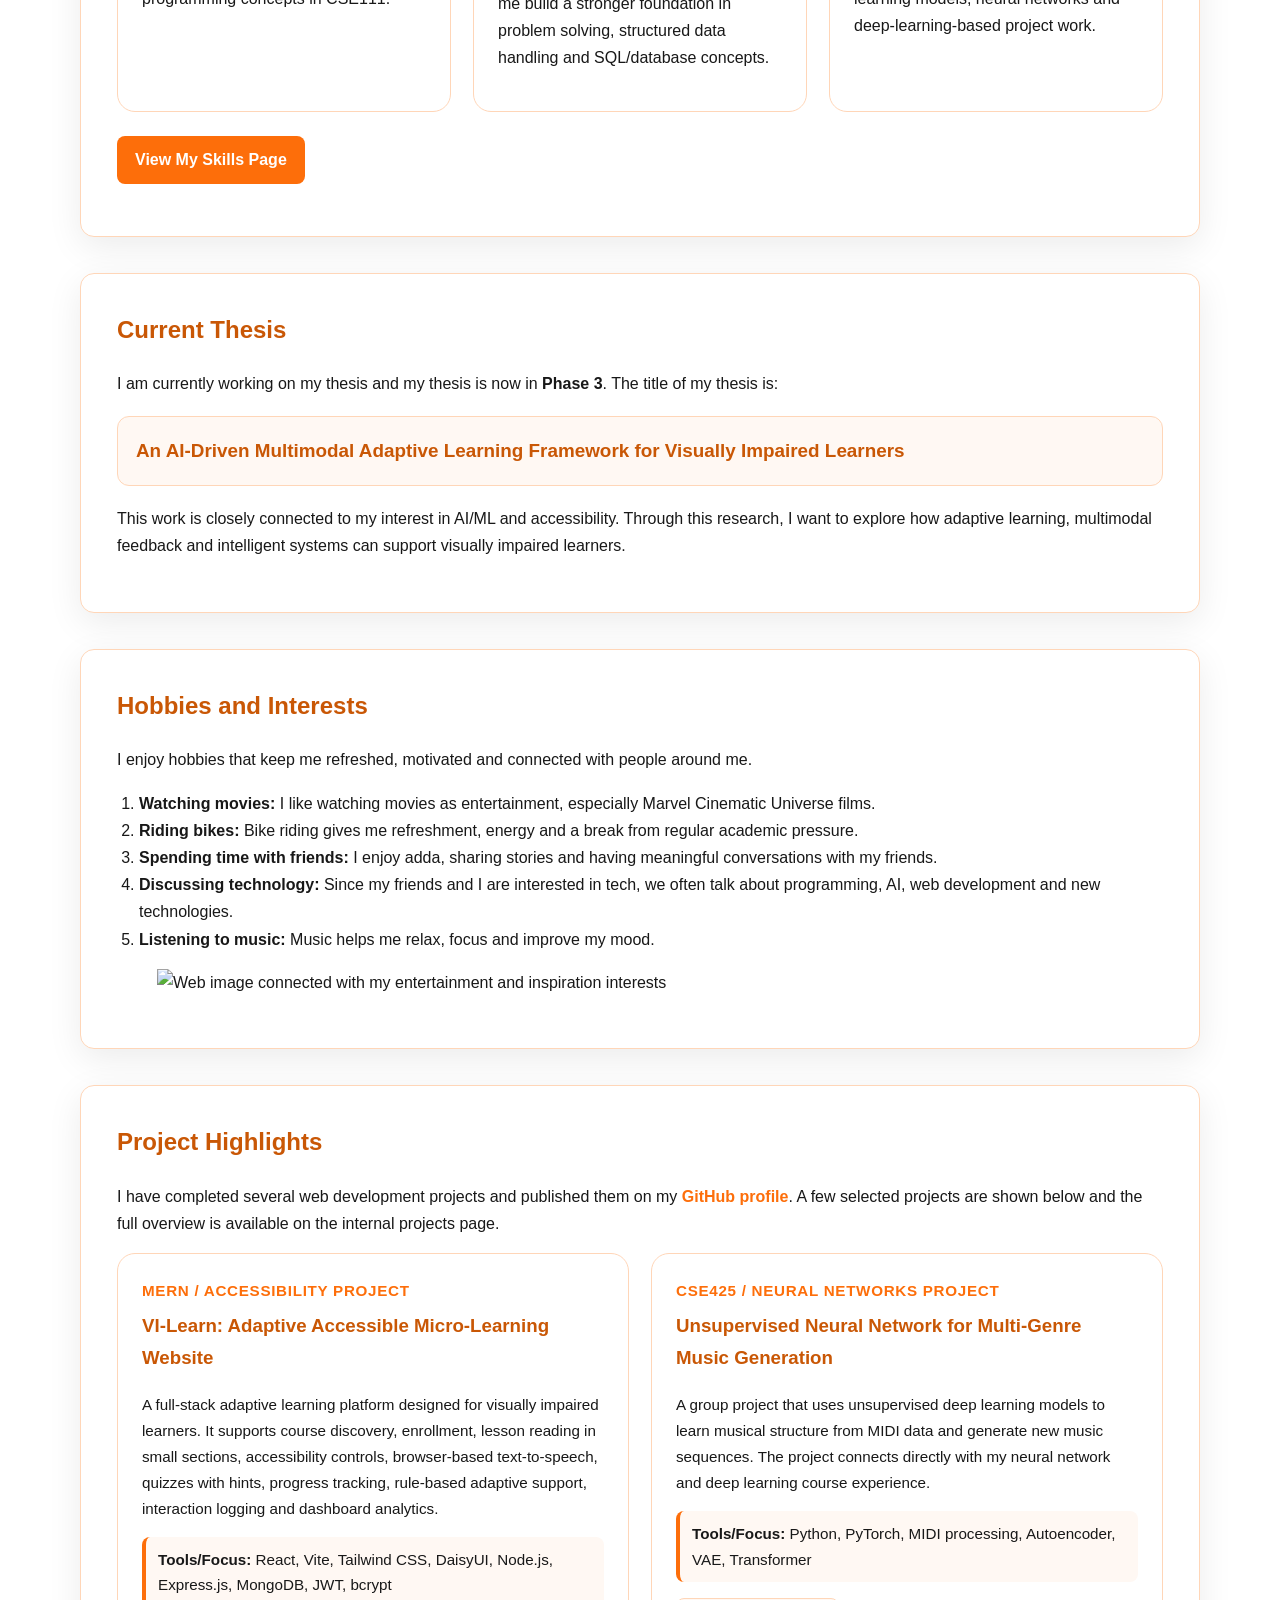
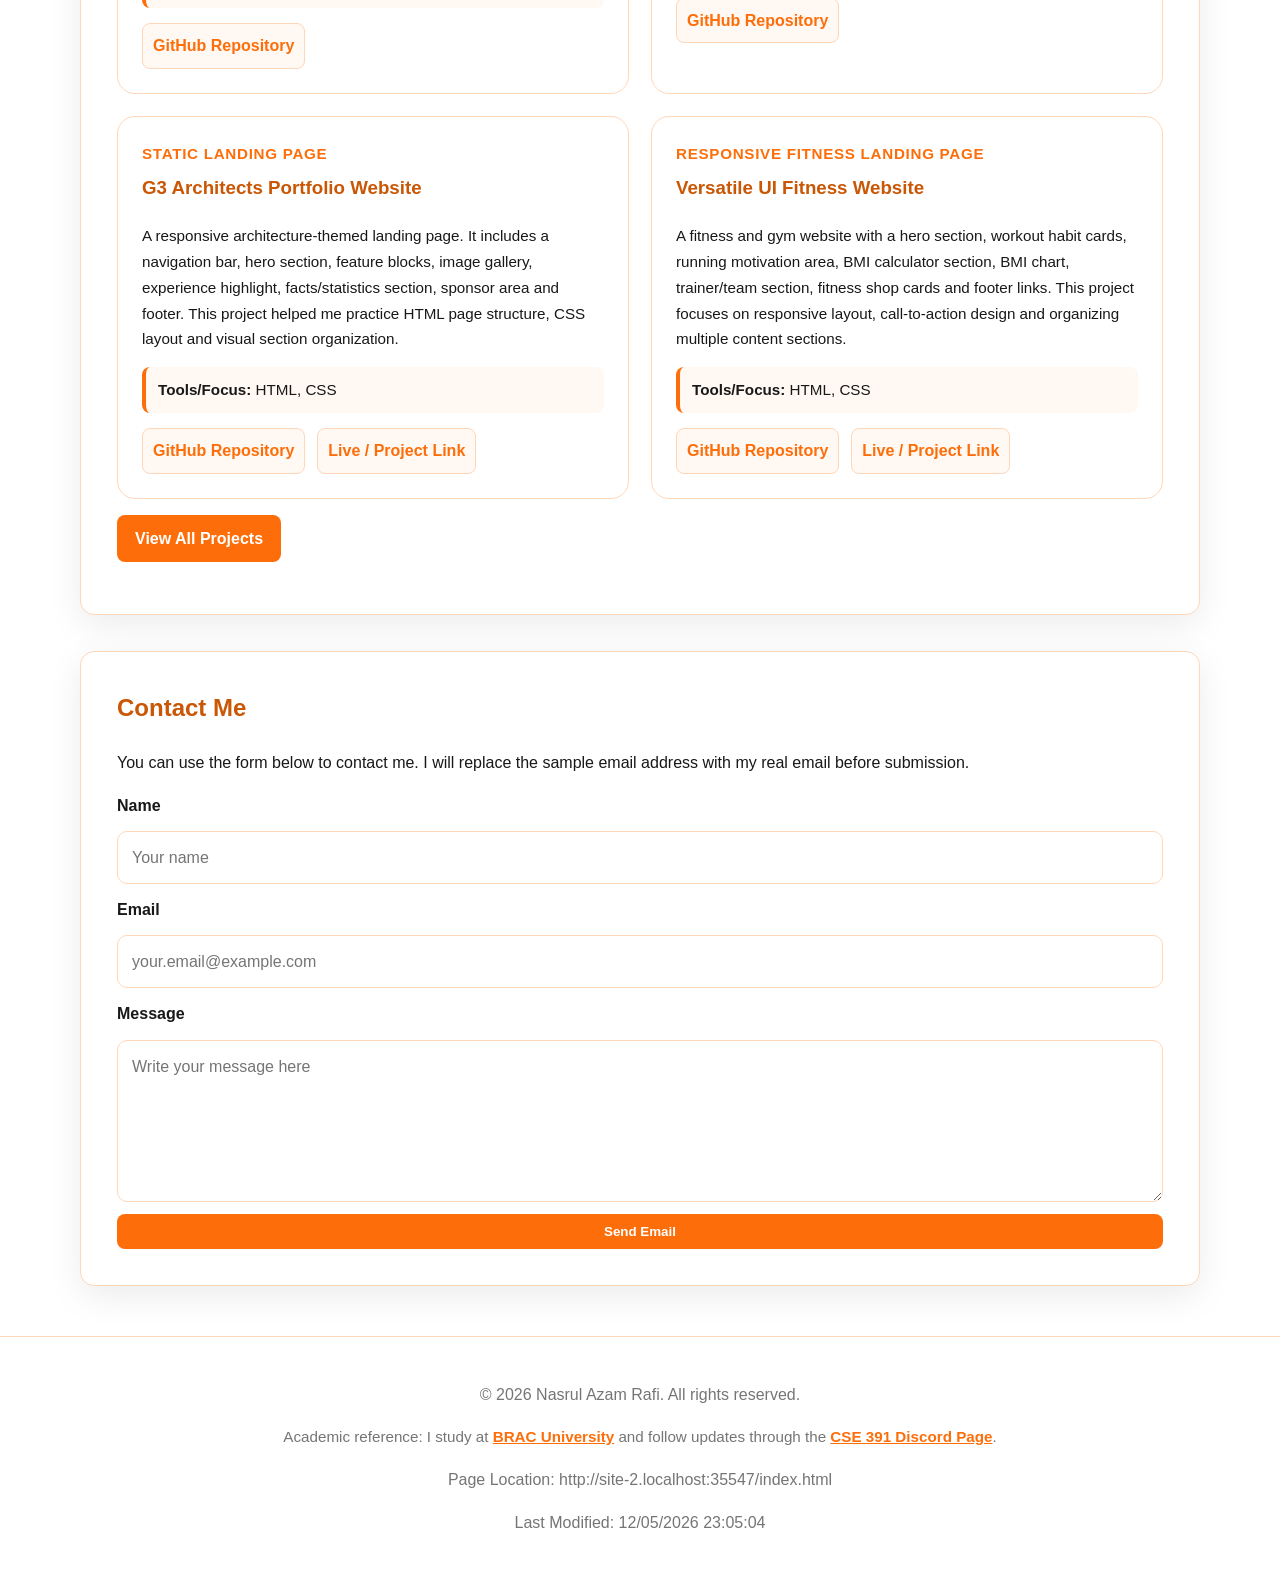
==== commit d40b4f10: "updated index file is added" ====
--- a/index.html
+++ b/index.html
@@ -69,9 +69,6 @@
                     Data Science and Image Processing so that I can build a stronger understanding of intelligent systems,
                     data analysis and visual computing.
                 </p>
-                <p class="assignment-note">
-                    This homepage is also a central hub for my CSE 391 web projects and future class activities.
-                </p>
             </div>
 
             <aside class="quick-facts">
@@ -195,7 +192,7 @@
             <h2>Technical Skills Overview</h2>
             <p>
                 My skills are mainly built from my completed university courses and project work.
-                For a detailed course-to-skill breakdown, visit my internal <a href="skills.html">Skills page</a>.
+                For a detailed course-to-skill breakdown, visit my skills page.
             </p>
             <div class="card-grid">
                 <article class="skill-card">
@@ -228,21 +225,46 @@
             </p>
         </section>
 
-        <section id="hobbies" class="content-section">
+        <section id="hobbies" class="content-section hobby-section">
             <h2>Hobbies and Interests</h2>
-            <p>This section stays on the homepage as an anchor link instead of a separate hobbies page.</p>
-            <ol class="favorite-list">
-                <li>Learning Artificial Intelligence</li>
-                <li>Exploring Machine Learning concepts</li>
-                <li>Working on my thesis project</li>
-                <li>Studying Data Science</li>
-                <li>Learning Image Processing</li>
-                <li>Building simple web pages using HTML and CSS</li>
-                <li>Watching Marvel Cinematic Universe movies</li>
-                <li>Following Captain America's personality and leadership qualities</li>
-                <li>Working with classmates on academic projects</li>
-                <li>Improving my research and communication skills</li>
-            </ol>
+
+            <div class="hobby-feature">
+                <div class="hobby-text">
+                    <p>
+                        I enjoy hobbies that keep me refreshed, motivated and connected with people around me.
+                    </p>
+
+                    <ol class="favorite-list">
+
+                        <li>
+                            <strong>Watching movies:</strong>
+                            I like watching movies as entertainment, especially Marvel Cinematic Universe films.
+                        </li>
+                        <li>
+                            <strong>Riding bikes:</strong>
+                            Bike riding gives me refreshment, energy and a break from regular academic pressure.
+                        </li>
+                        <li>
+                            <strong>Spending time with friends:</strong>
+                            I enjoy adda, sharing stories and having meaningful conversations with my friends.
+                        </li>
+                        <li>
+                            <strong>Discussing technology:</strong>
+                            Since my friends and I are interested in tech, we often talk about programming, AI, web development and new technologies.
+                        </li>
+                        <li>
+                            <strong>Listening to music:</strong>
+                            Music helps me relax, focus and improve my mood.
+                        </li>
+                    </ol>
+                </div>
+
+                <figure class="web-image-card">
+                    <img src="https://i.pinimg.com/736x/cc/1b/e3/cc1be3f8d663a3036abc97e9fa2ce004.jpg"
+                         alt="Web image connected with my entertainment and inspiration interests"
+                         class="web-interest-image">
+                </figure>
+            </div>
         </section>
 
         <section id="github-projects" class="content-section">
@@ -251,7 +273,7 @@
                 I have completed several web development projects and published them on my
                 <a href="https://github.com/Nasrul-Rafi/" target="_blank" rel="noopener">GitHub profile</a>.
                 A few selected projects are shown below and the full overview is available on the internal
-                <a href="projects.html">Projects page</a>.
+                projects page.
             </p>
             <div class="project-grid compact-projects">
                 <article class="project-card">
@@ -321,7 +343,7 @@
             Academic reference: I study at
             <a href="https://www.bracu.ac.bd/" target="_blank" rel="noopener">BRAC University</a>
             and follow updates through the
-            <a href="https://discord.gg/replace-with-cse391-discord" target="_blank" rel="noopener">CSE 391 Discord Page</a>.
+            <a href="https://discord.com/channels/1513758023409995968/1513758024584527896" target="_blank" rel="noopener">CSE 391 Discord Page</a>.
         </p>
         <p id="pageLocation">Page Location: </p>
         <p id="lastModified">Last Modified: </p>
--- a/style.css
+++ b/style.css
@@ -17,6 +17,19 @@
     --shadow: 0 10px 35px rgba(0, 0, 0, 0.08);
 }
 
+body.dark-mode {
+    --bg-color: #111111;
+    --card-color: #1d1d1d;
+    --text-color: #f5f5f5;
+    --muted-color: #c6c6c6;
+    --primary-color: #ff8a34;
+    --primary-dark: #ffb06f;
+    --accent-color: #211a15;
+    --accent-strong: #3a2518;
+    --border-color: #5c371f;
+    --shadow: 0 12px 35px rgba(0, 0, 0, 0.35);
+}
+
 * {
     box-sizing: border-box;
 }
@@ -42,41 +55,6 @@
 a:hover {
     color: var(--primary-dark);
     text-decoration: underline;
-}
-
-.top-identity {
-    width: min(1240px, 94%);
-    margin: 0 auto;
-    padding-top: 16px;
-    display: flex;
-    align-items: center;
-    gap: 12px;
-}
-
-.top-identity img {
-    width: 58px;
-    height: 58px;
-    object-fit: cover;
-    object-position: top center;
-    border-radius: 50%;
-    border: 3px solid var(--primary-color);
-    background: var(--card-color);
-}
-
-.top-identity strong {
-    display: block;
-    font-size: 1.35rem;
-    color: var(--primary-dark);
-    line-height: 1.2;
-}
-
-.identity-label {
-    display: block;
-    font-size: 0.82rem;
-    color: var(--muted-color);
-    text-transform: uppercase;
-    letter-spacing: 1px;
-    font-weight: 700;
 }
 
 .site-header {
@@ -103,10 +81,34 @@
     gap: 35px;
 }
 
-.logo {
-    font-size: 1.35rem;
+.brand {
+    display: inline-flex;
+    align-items: center;
+    gap: 12px;
+    color: var(--primary-color);
+    text-decoration: none;
+    font-size: 1.45rem;
     font-weight: 800;
     letter-spacing: 0.5px;
+}
+
+.brand:hover {
+    color: var(--primary-dark);
+    text-decoration: none;
+}
+
+.nav-profile {
+    width: 58px;
+    height: 58px;
+    border-radius: 50%;
+    object-fit: cover;
+    object-position: top center;
+    border: 3px solid var(--primary-color);
+    background: var(--card-color);
+}
+
+.brand span {
+    line-height: 1;
 }
 
 .nav-links {
@@ -128,6 +130,23 @@
     background: var(--accent-strong);
     transform: translateY(-2px);
     text-decoration: none;
+}
+
+.theme-toggle {
+    border: 1px solid var(--border-color);
+    border-radius: 20px;
+    background: var(--card-color);
+    color: var(--primary-color);
+    padding: 8px 14px;
+    font-weight: 700;
+    cursor: pointer;
+    transition: background 0.3s ease, color 0.3s ease, transform 0.3s ease;
+}
+
+.theme-toggle:hover {
+    background: var(--accent-strong);
+    color: var(--primary-dark);
+    transform: translateY(-2px);
 }
 
 .primary-button,
@@ -185,22 +204,27 @@
 
 .profile-card {
     background: var(--card-color);
-    padding: 22px;
+    padding: 18px;
     border-radius: 24px;
     box-shadow: var(--shadow);
     animation: fadeInUp 0.9s ease both;
+    display: flex;
+    justify-content: center;
+    align-items: center;
 }
 
 .profile-photo {
     width: 100%;
-    max-width: 300px;
-    height: 360px;
+    max-width: 360px;
+    height: 430px;
     object-fit: contain;
     object-position: bottom center;
     border-radius: 18px;
     background: var(--accent-color);
     border: 4px solid var(--accent-strong);
-}
+    display: block;
+}
+
 
 figcaption {
     color: var(--muted-color);
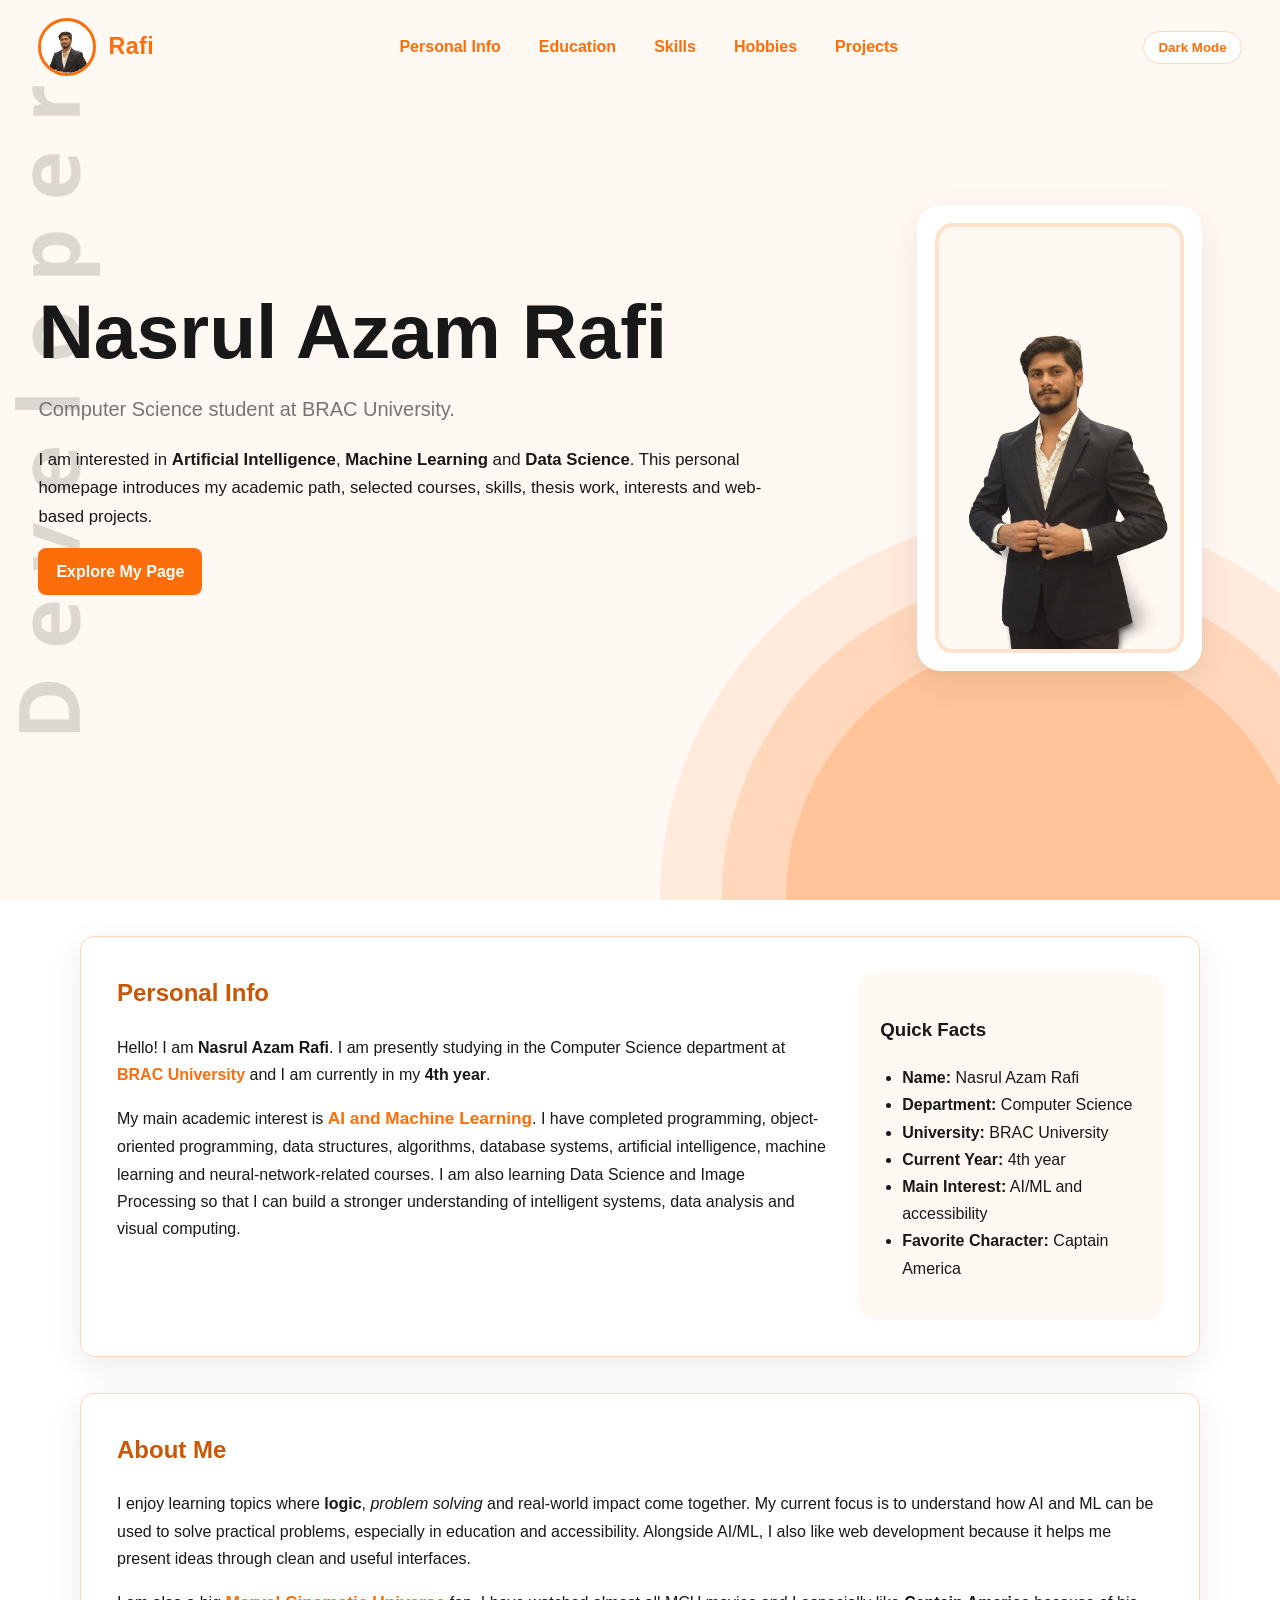
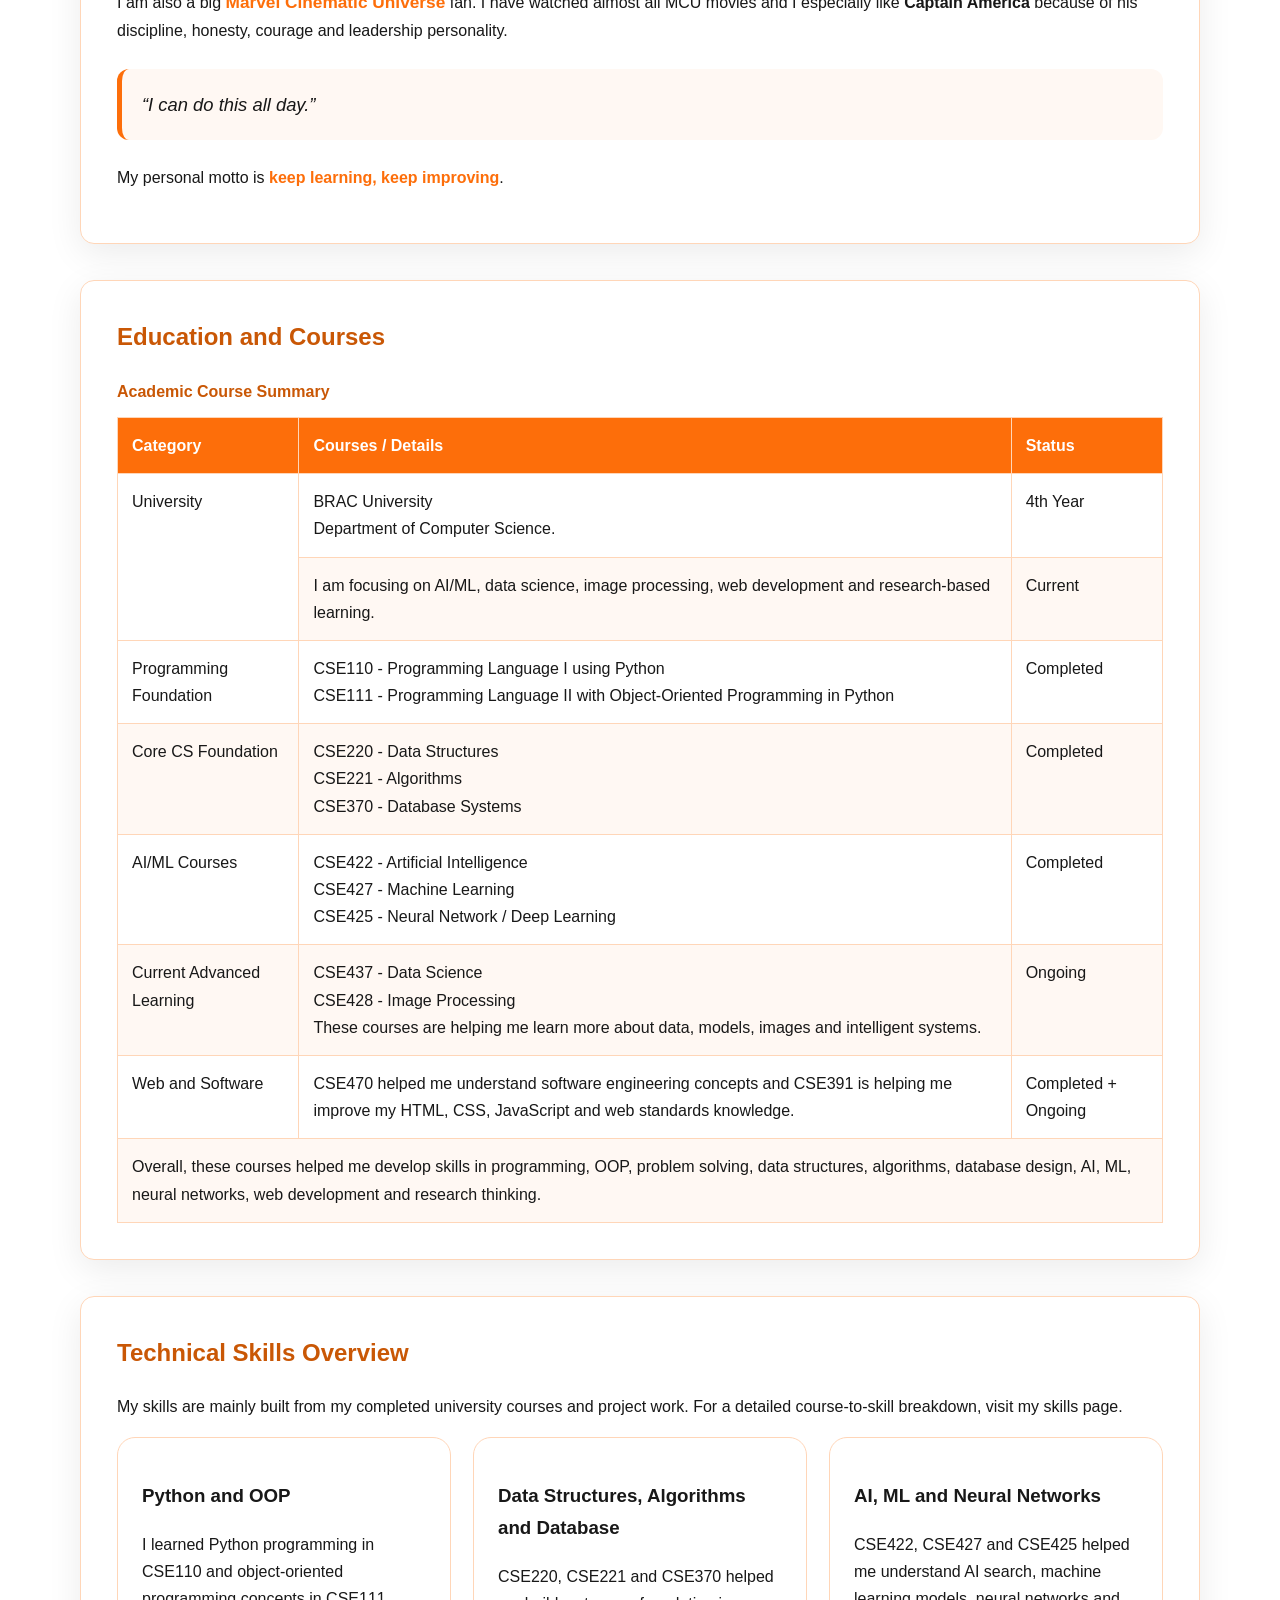
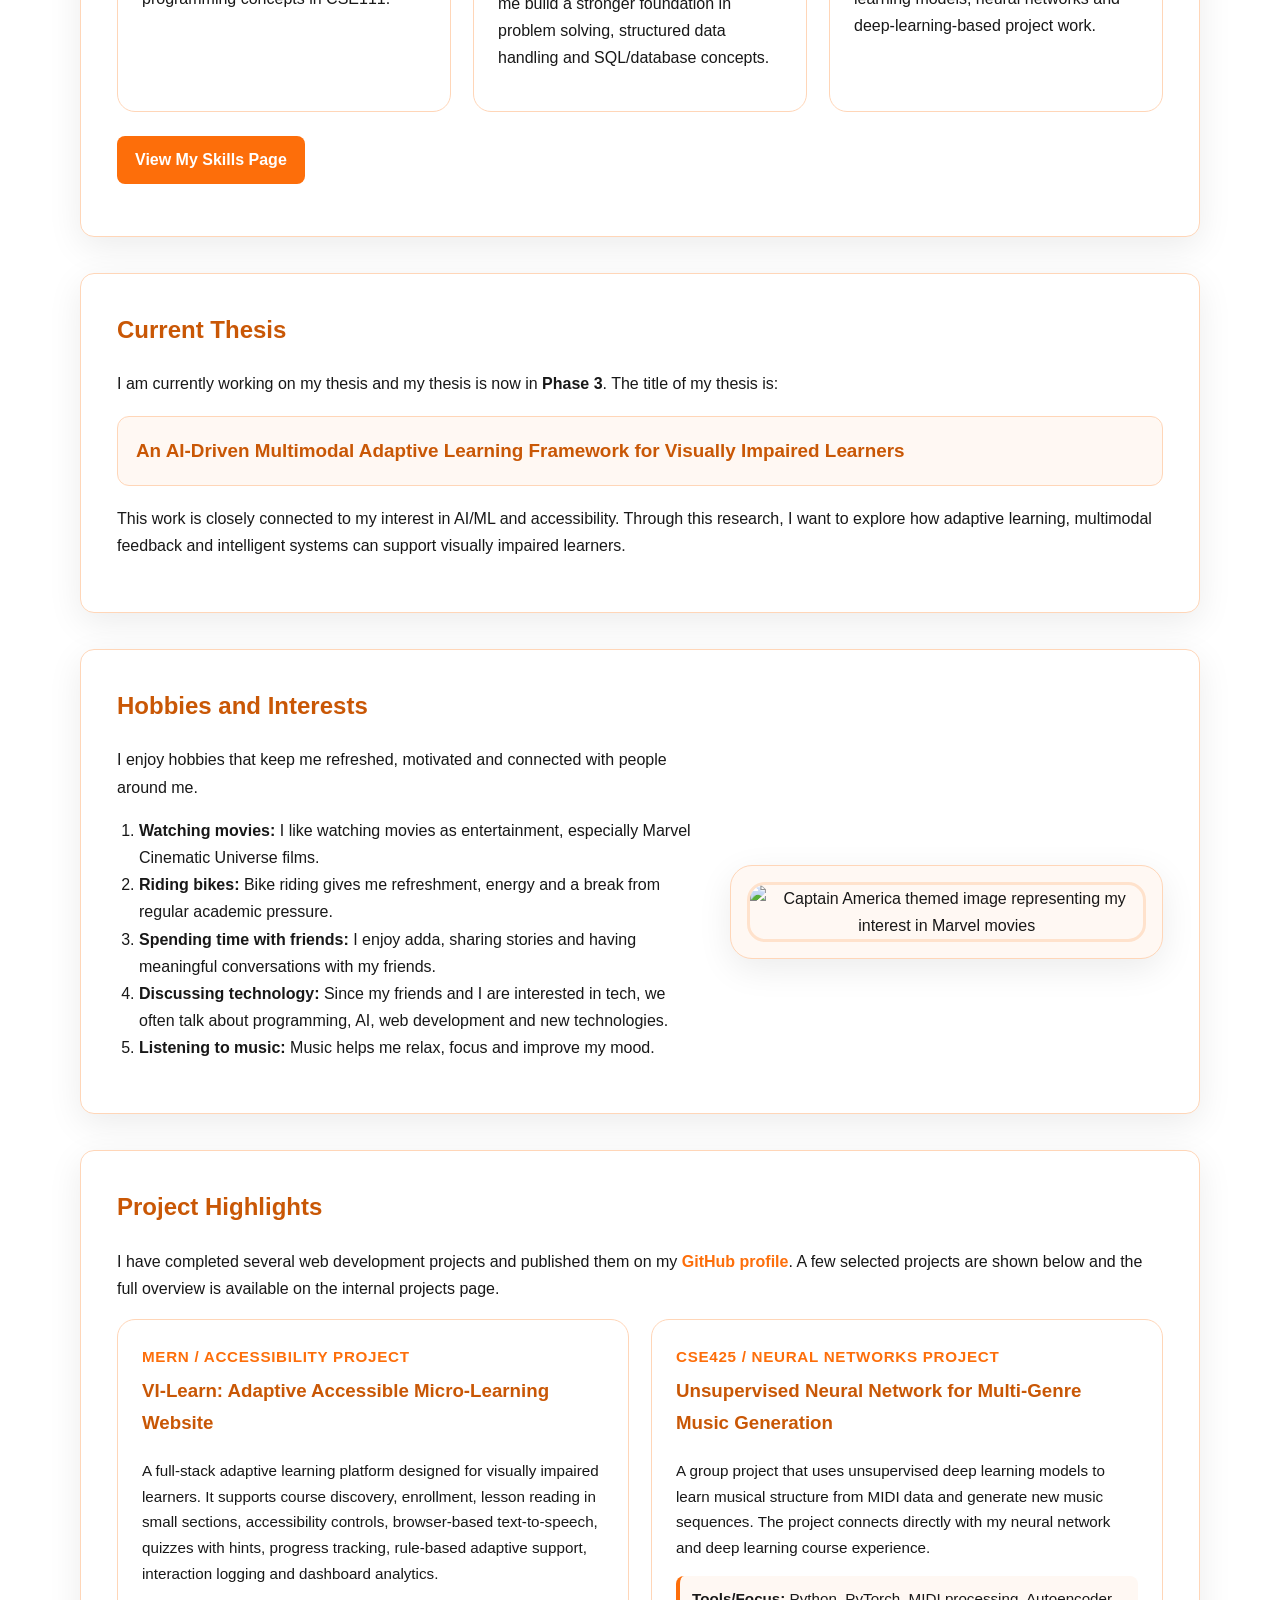
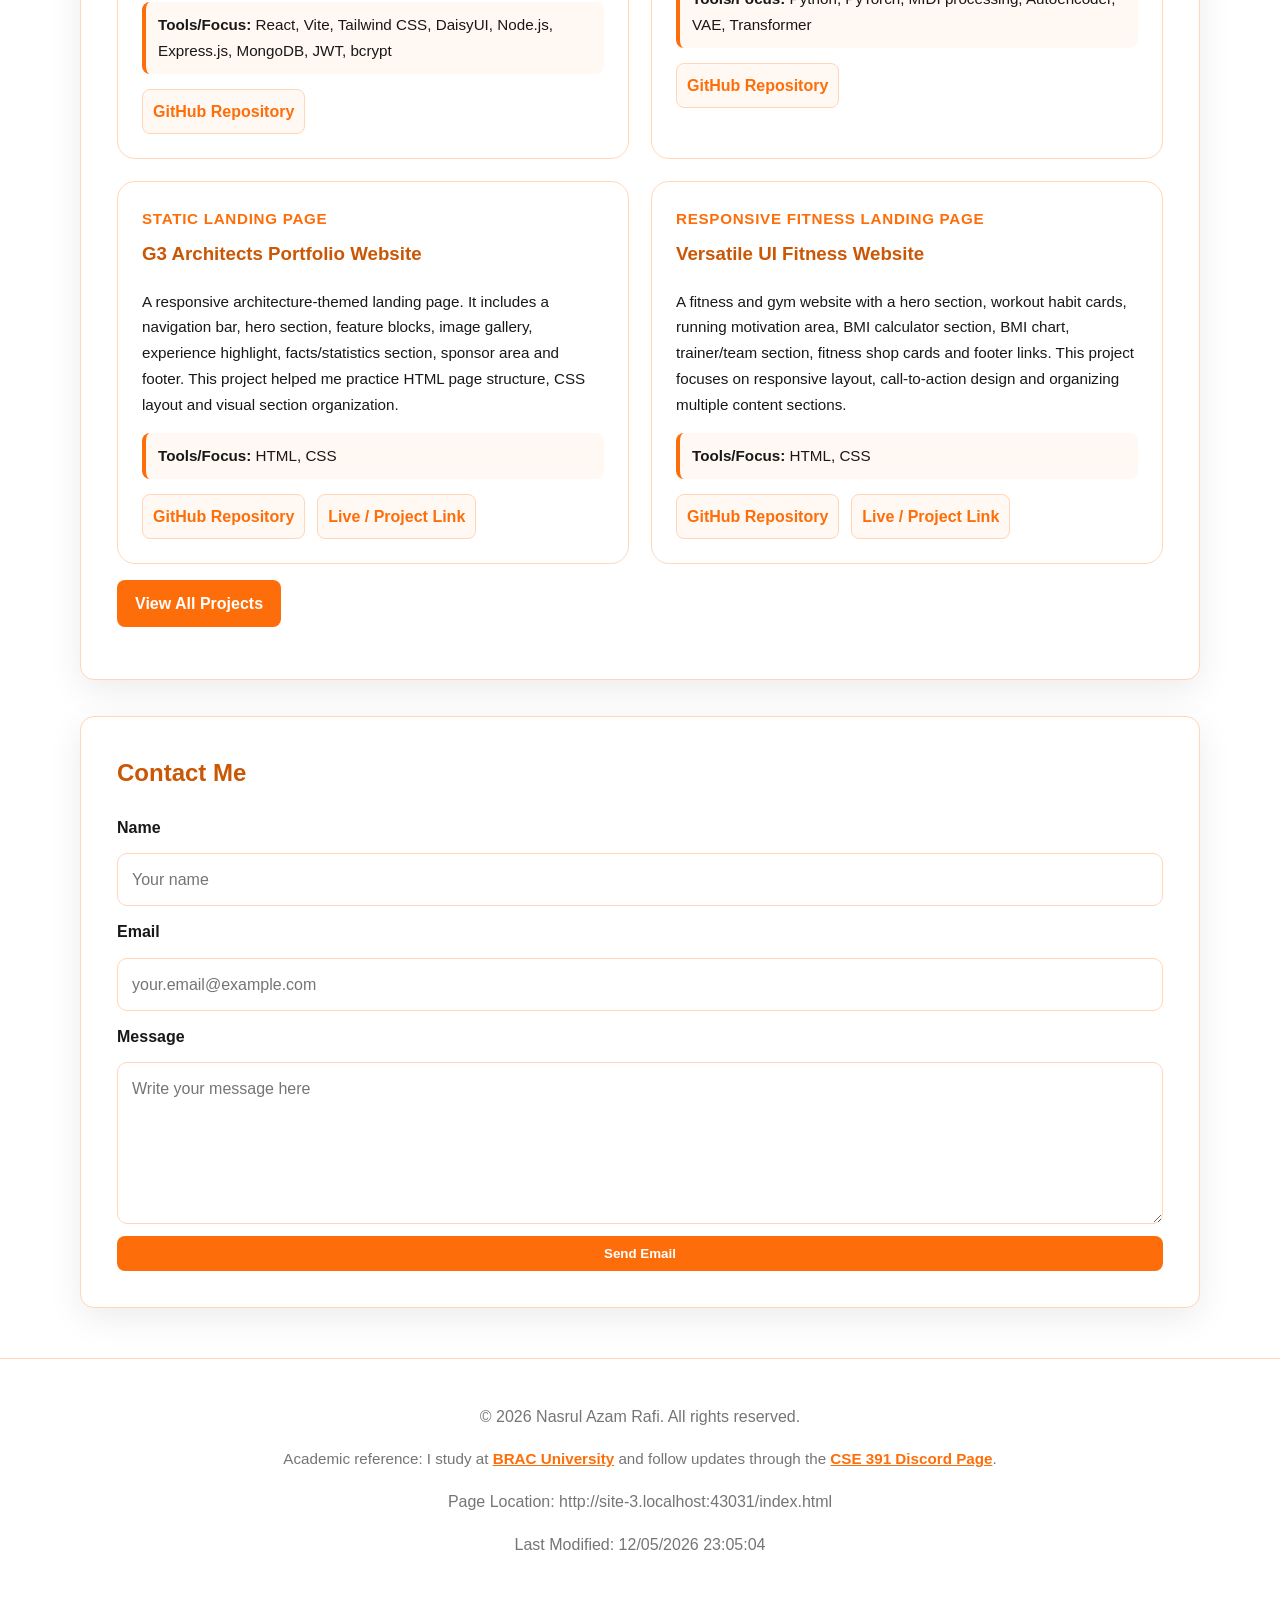
==== commit 718b0885: "some changes are added" ====
--- a/index.html
+++ b/index.html
@@ -3,12 +3,10 @@
 <head>
     <meta charset="UTF-8">
     <meta name="viewport" content="width=device-width, initial-scale=1.0">
-    <meta name="description" content="Personal homepage of Nasrul Azam Rafi for CSE 391 Assignment 1">
-    <meta name="author" content="Nasrul Azam Rafi">
+    <meta name="description" content="Personal homepage and portfolio of Nasrul Azam Rafi">    <meta name="author" content="Nasrul Azam Rafi">
     <title>Nasrul Azam Rafi | Personal Homepage</title>
     <link rel="stylesheet" href="style.css">
 
-    <!-- Internal CSS: used sparingly for one small page-specific element -->
     <style>
         .assignment-note {
             border-left: 4px solid #FD6E0A;
@@ -261,7 +259,7 @@
 
                 <figure class="web-image-card">
                     <img src="https://i.pinimg.com/736x/cc/1b/e3/cc1be3f8d663a3036abc97e9fa2ce004.jpg"
-                         alt="Web image connected with my entertainment and inspiration interests"
+                        alt="Captain America themed image representing my interest in Marvel movies"
                          class="web-interest-image">
                 </figure>
             </div>
@@ -321,8 +319,7 @@
 
         <section id="contact" class="content-section">
             <h2>Contact Me</h2>
-            <p>You can use the form below to contact me. I will replace the sample email address with my real email before submission.</p>
-            <form class="contact-form" action="mailto:replace-with-your-email@example.com" method="post" enctype="text/plain">
+            <form class="contact-form" action="mailto:nasrul.azam.rafi@g.bracu.ac.bd" method="post" enctype="text/plain">
                 <label for="name">Name</label>
                 <input type="text" id="name" name="name" placeholder="Your name" required>
 
--- a/style.css
+++ b/style.css
@@ -1,9 +1,3 @@
-/*
-    CSE 391 Assignment 1
-    Personal Homepage Styling
-    No external CSS library or framework is used.
-*/
-
 :root {
     --bg-color: #ffffff;
     --card-color: #ffffff;
@@ -226,6 +220,38 @@
 }
 
 
+.hobby-feature {
+    display: grid;
+    grid-template-columns: 1.15fr 0.85fr;
+    gap: 28px;
+    align-items: center;
+}
+
+.hobby-text p {
+    margin-top: 0;
+}
+
+.web-image-card {
+    margin: 0;
+    padding: 16px;
+    background: var(--accent-color);
+    border: 1px solid var(--border-color);
+    border-radius: 22px;
+    box-shadow: var(--shadow);
+    text-align: center;
+}
+
+.web-interest-image {
+    width: 100%;
+    max-height: 360px;
+    object-fit: cover;
+    object-position: center;
+    border-radius: 18px;
+    border: 3px solid var(--accent-strong);
+    display: block;
+}
+
+
 figcaption {
     color: var(--muted-color);
     margin-top: 8px;
@@ -418,7 +444,8 @@
     .two-column,
     .card-grid,
     .link-categories,
-    .project-grid {
+    .project-grid,
+    .hobby-feature {
         grid-template-columns: 1fr;
     }
 
